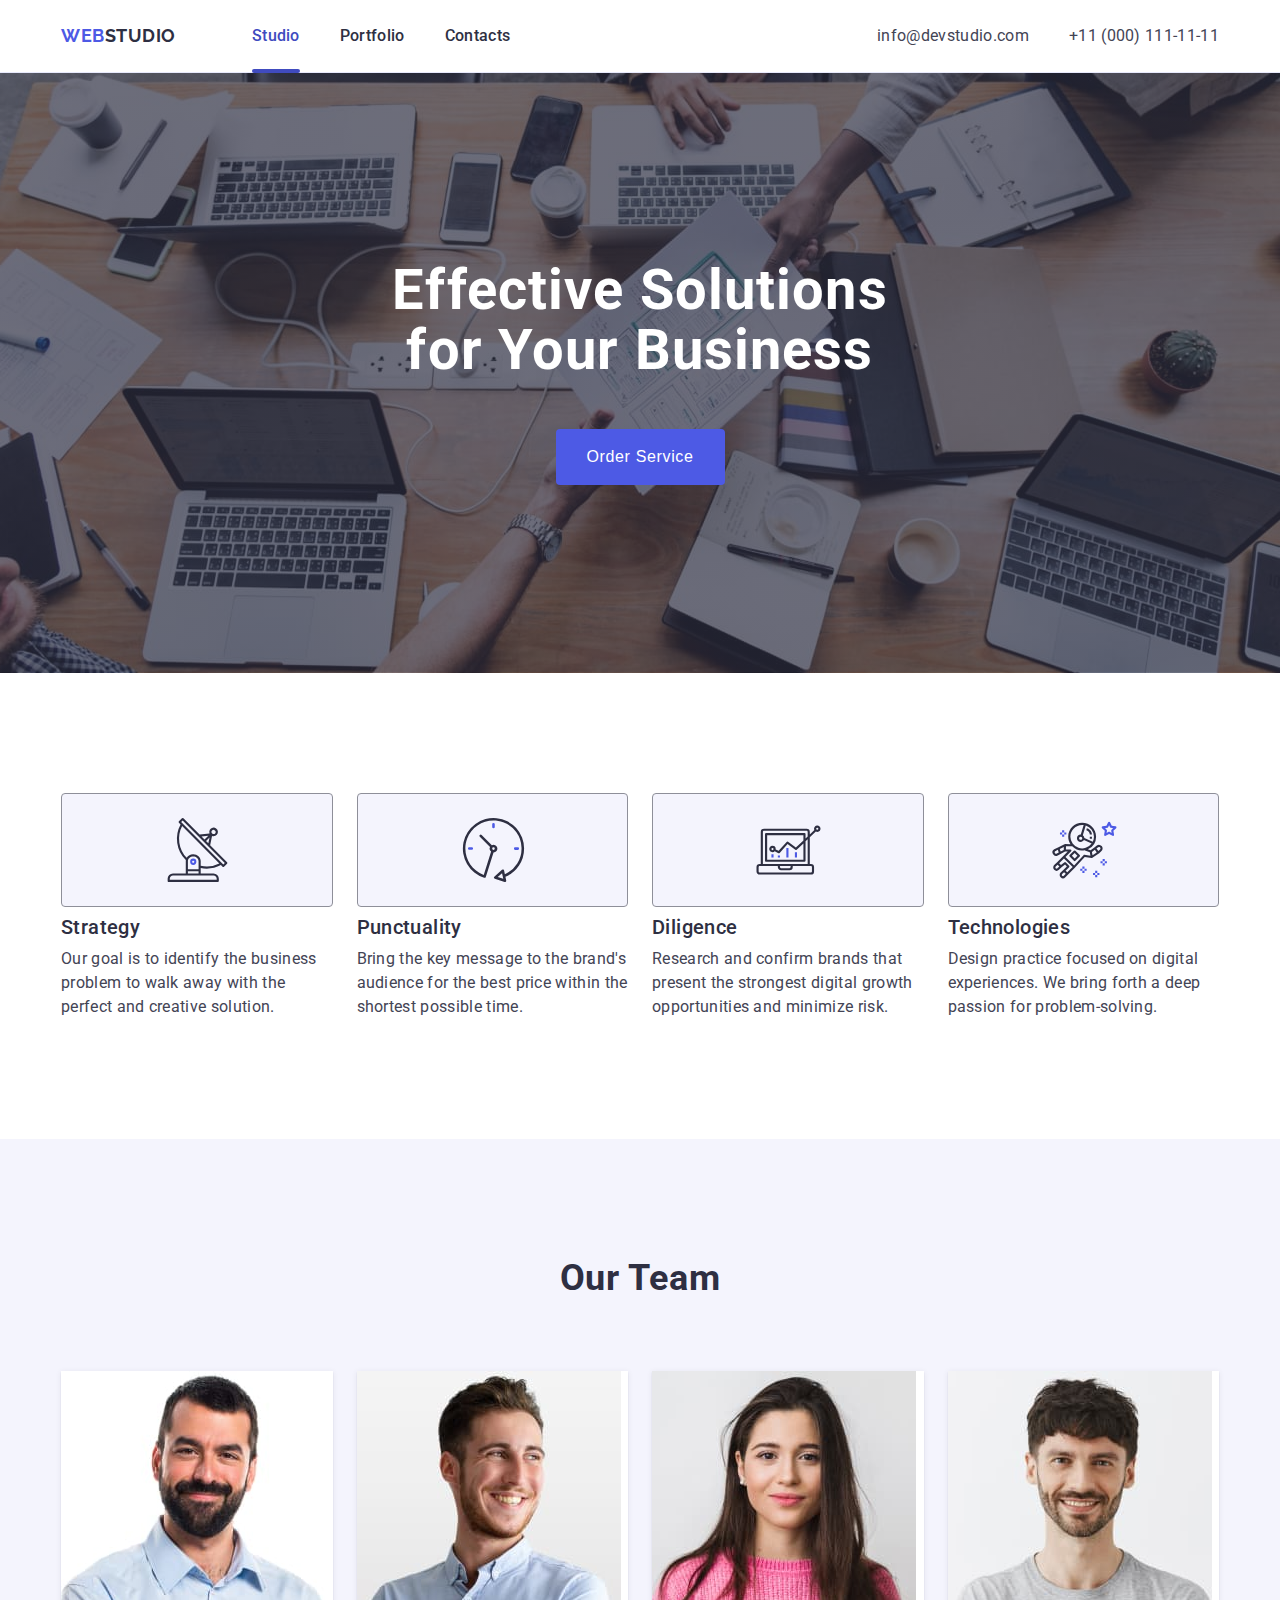
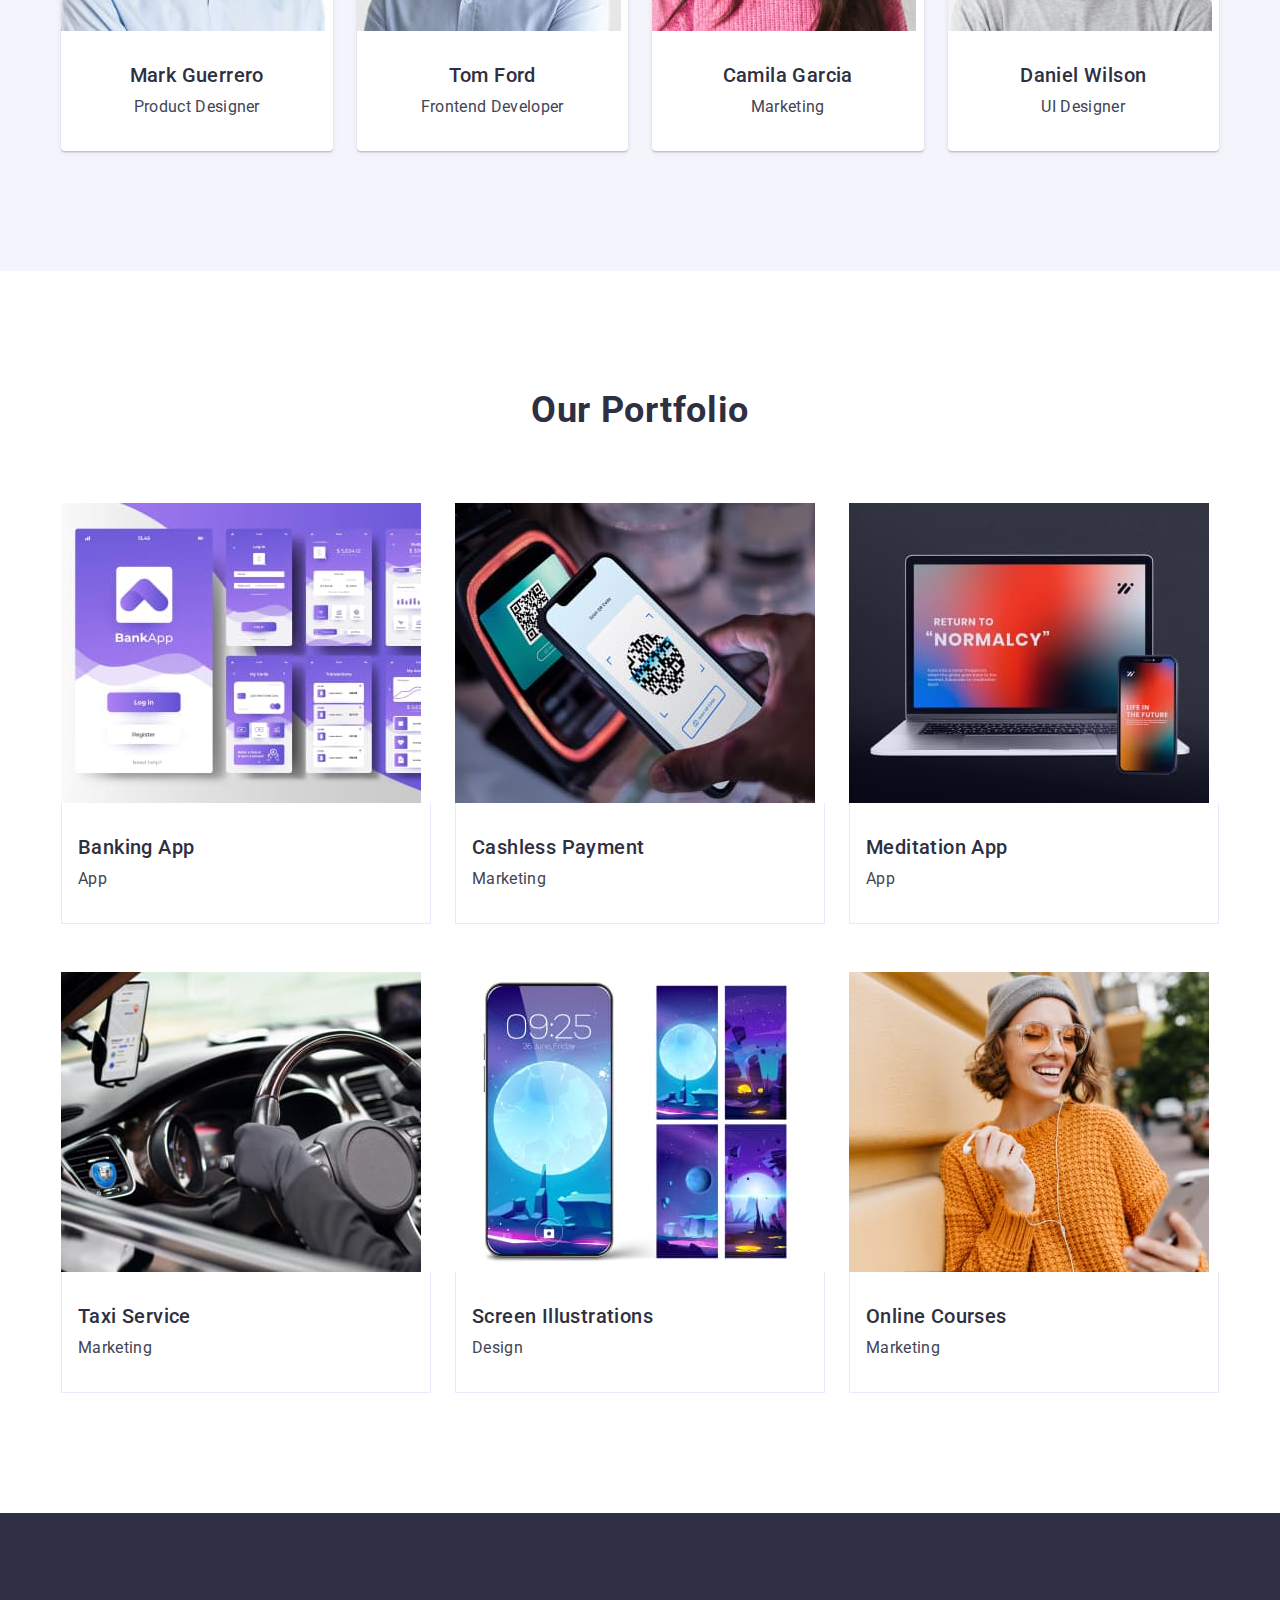
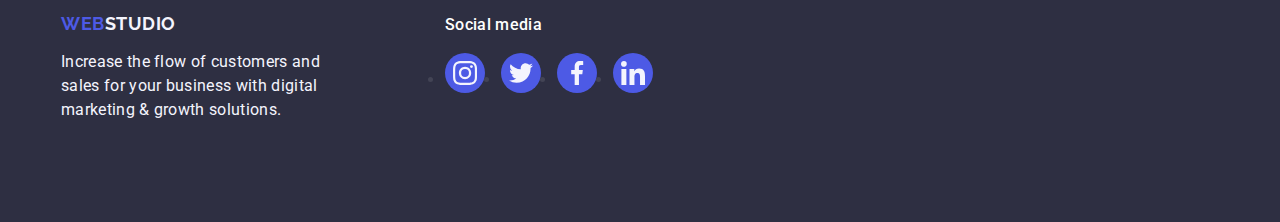
==== index.html @ f676b857 "2024-04-01 v1" ====
<!DOCTYPE html>
<html lang="en">
  <head>
    <meta charset="UTF-8">
    <meta name="viewport" content="width=device-width, initial-scale=1.0">
    <title>Studio</title>
    <link rel="stylesheet" href="https://cdnjs.cloudflare.com/ajax/libs/modern-normalize/2.0.0/modern-normalize.min.css" integrity="sha512-4xo8blKMVCiXpTaLzQSLSw3KFOVPWhm/TRtuPVc4WG6kUgjH6J03IBuG7JZPkcWMxJ5huwaBpOpnwYElP/m6wg==" crossorigin="anonymous" referrerpolicy="no-referrer" >
    <link rel="preconnect" href="https://fonts.googleapis.com" >
    <link rel="preconnect" href="https://fonts.gstatic.com" crossorigin >
    <link href="https://fonts.googleapis.com/css2?family=Lobster&family=Raleway:wght@700&family=Roboto:wght@400;500;700&display=swap" rel="stylesheet" >
    <link href="./css/styles.css" rel="stylesheet" >
  </head>
  <body>
    <header class="page-header">
      <div class="container-header container">
        <nav class="navigation-list">
          <a href="./index.html" class="navigation-logo link">Web<span class="logo-span">Studio</span></a>
          <ul class="navigation-page list">
            <li><a href="./index.html" class="navigation-link link navigation-link-one-color navigation-link--current">Studio</a></li>
            <li><a href="" class="navigation-link link">Portfolio</a></li>
            <li><a href="" class="navigation-link link">Contacts</a></li>
          </ul>
        </nav>
        <address class="address">
          <ul class="address-list list">
            <li><a href="mailto:info@devstudio.com" class="address-link link">info@devstudio.com</a></li>
            <li><a href="tel:+110001111111" class="address-link link">+11 (000) 111-11-11</a></li>
          </ul>
        </address>
      </div>      
    </header>

    <main>
      <!--section no1 hero section -->
      <section class="hero-section hero-section-background-image">
        <div class="container">
          <h1 class="hero-section-title">Effective Solutions for Your Business</h1>
          <button type="button" class="hero-section-button">Order Service</button>
        </div>
      </section>
      <!-- section no2 our strong sides-->
      <section class="sides-section">
        <div class="container">
          <h2 class="visually-hidden">Our strong sides</h2>
          <ul class="list">
            <li class="sides-section-list">
              <div class="sides-section-icon-container">
                <svg class="sides-section-icon" width="64" height="64">
                  <use href="./images/icons.svg#icon-antenna"></use>
                </svg>
              </div>
              <h3 class="sides-section-heading">Strategy</h3>
              <p class="sides-section-text">Our goal is to identify the business problem to walk away with the perfect and creative solution.</p>
            </li>
            <li class="sides-section-list">
              <div class="sides-section-icon-container">
                <svg class="sides-section-icon" width="64" height="64">
                  <use href="./images/icons.svg#icon-clock"></use>
                </svg>
              </div>
              <h3 class="sides-section-heading">Punctuality</h3>
              <p class="sides-section-text">Bring the key message to the brand's audience for the best price within the shortest possible time.</p>
            </li>
            <li class="sides-section-list">
              <div class="sides-section-icon-container">
                <svg class="sides-section-icon" width="64" height="64">
                  <use href="./images/icons.svg#icon-diagram"></use>
                </svg>
              </div>
              <h3 class="sides-section-heading">Diligence</h3>
              <p class="sides-section-text">Research and confirm brands that present the strongest digital growth opportunities and minimize risk.</p>
            </li>
            <li class="sides-section-list">
              <div class="sides-section-icon-container">
                <svg class="sides-section-icon" width="64" height="64">
                  <use href="./images/icons.svg#icon-astronaut"></use>
                </svg>
              </div>
              <h3 class="sides-section-heading">Technologies</h3>
              <p class="sides-section-text">Design practice focused on digital experiences. We bring forth a deep passion for problem-solving.</p>
            </li>
          </ul>
        </div>
      </section>
      <!--section no3 our team-->
      <section class="team-section">
        <div class="container">
          <h2 class="team-section-title">Our Team</h2>
            <ul class="list">
              <li class="team-section-list">
                <img src="./images/team01-mark-guerrero.jpg" width="264" height="260" alt="man with a black beard, wearing a blue shirt" >
                  <div class="team-section-card">
                    <h3 class="team-section-people-title">Mark Guerrero</h3>
                    <p class="team-section-people-text">Product Designer</p>
                  </div>                  
              </li>
              <li class="team-section-list">
                <img src="./images/team02-tom-ford.jpg" width="264" height="260" alt="man with blond hair, wearing a blue shirt" >
                  <div class="team-section-card">
                    <h3 class="team-section-people-title">Tom Ford</h3>
                    <p class="team-section-people-text">Frontend Developer</p>
                  </div>
              </li>
              <li class="team-section-list">
                <img src="./images/team03-camila-garcia.jpg" width="264" height="260" alt="woman with long brown hair, wearing a pink sweater" >
                  <div class="team-section-card">
                    <h3 class="team-section-people-title">Camila Garcia</h3>
                    <p class="team-section-people-text">Marketing</p>
                  </div>
              </li>
              <li class="team-section-list">
                <img src="./images/team04-daniel-wilson.jpg" width="264" height="260" alt="man with black hair, wearing a gray t-shirt" >
                  <div class="team-section-card">
                    <h3 class="team-section-people-title">Daniel Wilson</h3>
                    <p class="team-section-people-text">UI Designer</p>
                  </div>
              </li>
            </ul>
        </div>
      </section>
      <!--section no4 our portfolio -->
      <section class="portfolio-section">
        <div class="container">
          <h2 class="portfolio-section-title">Our Portfolio</h2>
          <ul class="portfolio-section-ul list">
            <li class="portfolio-section-list">
              <img src="./images/portf01-banking.jpg" width="360" height="300" alt="the appearance of the screens from the banking application" >
              <div class="portfolio-section-card">
                <h3 class="portfolio-section-our-title">Banking App</h3>
                <p class="portfolio-section-our-text">App</p>
              </div>
            </li>
            <li class="portfolio-section-list">
              <img src="./images/portf02-cashless.jpg" width="360" height="300" alt="phone reading QR code" >
              <div class="portfolio-section-card">
                <h3 class="portfolio-section-our-title">Cashless Payment</h3>
                <p class="portfolio-section-our-text">Marketing</p>                
              </div>
            </li>
            <li class="portfolio-section-list">
              <img src="./images/portf03-meditation.jpg" width="360" height="300" alt="laptop and phone with the same wallpaper" >
              <div class="portfolio-section-card">
                <h3 class="portfolio-section-our-title">Meditation App</h3>
                <p class="portfolio-section-our-text">App</p>
              </div>
            </li>
            <li class="portfolio-section-list">
              <img src="./images/portf04-taxi-service.jpg" width="360" height="300" alt="driver using the mobile application" >
              <div class="portfolio-section-card">
                <h3 class="portfolio-section-our-title">Taxi Service</h3>
                <p class="portfolio-section-our-text">Marketing</p>
              </div>
            </li>
            <li class="portfolio-section-list">
              <img src="./images/portf05-screen-illust.jpg" width="360" height="300" alt="five types of wallpaper for mobile phone" >
              <div class="portfolio-section-card">
                <h3 class="portfolio-section-our-title">Screen Illustrations</h3>
                <p class="portfolio-section-our-text">Design</p>
              </div>
            </li>
            <li class="portfolio-section-list">
              <img src="./images/portf06-online-courses.jpg" width="360" height="300" alt="woman in an orange sweater using a mobile phone" >
              <div class="portfolio-section-card">
                <h3 class="portfolio-section-our-title">Online Courses</h3>
                <p class="portfolio-section-our-text">Marketing</p>
              </div>
            </li>
          </ul>
        </div>
      </section>
    </main>

    <footer class="footer">
      <div class="footer-container container">
        <div class="footer-logo-container">
          <a href="./index.html" class="footer-navigation-logo link">Web<span class="logo-footerspan">Studio</span></a>
          <p class="footer-text">Increase the flow of customers and sales for your business with digital marketing & growth solutions.</p>
        </div>
        <div class="footer-socials-container">
          <p class="footer-socials-text">Social media</p>
            <ul class="footer-socials-list">
              <li class="footer-socials-link">
                <a class="footer-socials-link-icon footer-socials-link-icon-color" href="#">
                  <svg width="24" height="24" class="socials-icon-box-footer">
                  <use href=./images/icons.svg#icon-instagram></use></svg>
                </a>
              </li>
              <li class="footer-socials-link">
                <a class="footer-socials-link-icon footer-socials-link-icon-color" href="#">
                  <svg width="24" height="24" class="socials-icon-box-footer">
                  <use href=./images/icons.svg#icon-twitter></use></svg>
                </a>
              </li>
              <li class="footer-socials-link">
                <a class="footer-socials-link-icon footer-socials-link-icon-color" href="#">
                  <svg width="24" height="24" class="socials-icon-box-footer">
                  <use href=./images/icons.svg#icon-facebook></use></svg>
                </a>
              </li>
              <li class="footer-socials-link">
                <a class="footer-socials-link-icon footer-socials-link-icon-color" href="#">
                  <svg width="24" height="24" class="socials-icon-box-footer">
                  <use href=./images/icons.svg#icon-linkedin></use></svg>
                </a>
              </li>
            </ul>
        </div>
      </div>      
    </footer>

  </body>
</html>
---- css/styles.css ----
* {
  margin: 0px;
  padding: 0px;
}

body {
  font-family: 'Roboto', sans-serif;
  color: #434455;
  background-color: #FFFFFF;
}

:root {
  --primary_brand-color: #4D5AE5;
  --pressed_state-color: #404BBF;
  --dark-color: #2E2F42;
  --success-color: #31D0AA;
  --text-color: #434455;
  --subtle_text-color: #8E8F99;
  --accent-color: #E7E9FC;
  --light-color: #F4F4FD;
  --modal_overlay-color: #2E2F42;
  --hero_background-color: #2E2F42;
  --white_background-color: #FFFFFF;
  --modal_background-color: #FCFCFC;
  --transition-duration: 250ms;
  --transition-tf: cubic-bezier(0.4, 0, 0.2, 1);
}

.container {
  width: 1158px;
  margin: 0 auto;
  padding: 0 15px;
}

img {
  display: block;
}

.list {
  list-style: none;
  display: flex;
  gap: 24px;
  justify-content: center;
}

.link {
  text-decoration: none;
}

/*Header Styles*/
.page-header {
  border-bottom: 1px solid #e7e9fc;
  box-shadow: 0px 2px 1px rgba(46, 47, 66, 0.08),
              0px 1px 1px rgba(46, 47, 66, 0.16),
              0px 1px 6px rgba(46, 47, 66, 0.08);
}

.container-header {
  display: flex;
  align-items: center;
  justify-content: space-between;
}

.navigation-list {
  display: flex;
  align-items: center;
  justify-content: space-between;
}

.navigation-logo {
  color: var(--primary_brand-color);
  font-family: 'Raleway', sans-serif;
  font-weight: 700;
  font-size: 18px;
  line-height: 1.17;
  letter-spacing: 0.03em;
  text-transform: uppercase;
  margin-right: 76px;
}

.logo-span {
  color: var(--dark-color);
}

.navigation-page {
  gap: 40px;
}

.navigation-link {
  color: var(--dark-color);
  font-weight: 500;
  font-size: 16px;
  line-height: 1.5;
  letter-spacing: 0.02em;
  padding: 24px 0;
  display: inline-block;
  position: relative;
  transition-property: color;
  transition-duration: var(--transition-duration);
  transition-timing-function: var(--transition-tf);
}

.navigation-link-one-color {
  color: var(--pressed_state-color);
}

.navigation-link--current::after {
  color: var(--pressed_state-color);
  content: '';
  width: 100%;
  position: absolute;
  left: 0;
  bottom: -1px;
  height: 4px;
  background-color: var(--pressed_state-color);
  border-radius: 2px;
  /* top: 46px; */  
}

.navigation-link:hover,
.navigation-link:focus {
  color: var(--pressed_state-color);
}

.address {
  font-style: normal;
}

.address-list {
  gap: 40px;
  margin-right: 0px;
}

.address-link {
  color: var(--text-color);
  font-size: 16px;
  font-weight: 400;
  line-height: 1.5;
  letter-spacing: 0.02em;
  transition-property: color;
  transition-duration: var(--transition-duration);
  transition-timing-function: var(--transition-tf);
}

.address-link:hover,
.address-link:focus {
  color: var(--pressed_state-color)
}

/* section no1 hero section */

.hero-section {
  background-color: var(--hero_background-color);
  padding: 188px 0;
}

.hero-section-background-image {
  background-image: linear-gradient(rgba(46, 47, 66, 0.7), rgba(46, 47, 66, 0.7)), url(../images/people-office-background-image.jpg);
  background-size: cover;
  background-repeat: no-repeat;
  background-position: center;
  max-width: 1440px;
  margin: 0 auto;
}

.hero-section-title {
  color: #FFF;
  font-size: 56px;
  line-height: 1.07;
  letter-spacing: 0.02em;
  max-width: 496px;
  text-align: center;
  font-weight: 700;
  margin: 0 auto;
  margin-bottom: 48px;
}

.hero-section-button {
  color: #FFF;
  background-color: var(--primary_brand-color);
  font-weight: 500;
  font-size: 16px;
  line-height: 1.5;
  letter-spacing: 0.04em;
  display: block;
  min-width: 169px;
  height: 56px;
  border: none;
  border-radius: 4px;
  cursor: pointer;
  margin: 0 auto;
  transition-property: background-color;
  transition-duration: var(--transition-duration);
  transition-timing-function: var(--transition-tf);
}

.hero-section-button:hover,
.hero-section-button:focus {
  background-color: var(--pressed_state-color);
}

/* section no2 our strong sides */

.sides-section {
  padding: 120px 0;
}

.visually-hidden {
  position: absolute;
  width: 1px;
  height: 1px;
  margin: -1px;
  border: 0;
  padding: 0;
  white-space: nowrap;
  clip-path: inset(100%);
  clip: rect(0 0 0 0);
  overflow: hidden;
}

.sides-section-list {
  flex-basis: calc((100% - 72px) / 4);
}

.sides-section-icon-container {
  display: flex;
  justify-content: center;
  align-items: center;
  height: 112px;
  background-color: var(--light-color);
  border-radius: 4px;
  border: 1px solid var(--subtle_text-color);
  margin-bottom: 8px;
}

.sides-section-icon {
  display: block;
  width: 100%;
  height: 100%;
}

.sides-section-heading {
  color: var(--dark-color);
  font-weight: 500;
  font-size: 20px;
  line-height: 1.2;
  letter-spacing: 0.02em;
  margin-bottom: 8px;
}

.sides-section-text {
  color: var(--text-color);
  font-size: 16px;
  line-height: 1.5;
  letter-spacing: 0.02em;
}

/* section no3 our team */

.team-section {
  background-color: var(--light-color);
  padding: 120px 0;
}

.team-section-title {
  color: var(--dark-color);
  font-weight: 700;
  font-size: 36px;
  line-height: 1.11;
  text-align: center;
  letter-spacing: 0.02em;
  text-transform: capitalize;
  margin-bottom: 72px;
}

.team-section-list {
  background-color: var(--white_background-color);
  width: calc((100% - 72px) / 4);
  border-radius: 0px 0px 4px 4px;
  box-shadow: 0px 1px 6px rgba(46, 47, 66, 0.08), 0px 1px 1px rgba(46, 47, 66, 0.16), 0px 2px 1px rgba(46, 47, 66, 0.08);
}

.team-section-card {
  padding: 32px 0px;
}

.team-section-people-title {
  color: var(--dark-color);
  font-weight: 500;
  font-size: 20px;
  line-height: 1.2;
  letter-spacing: 0.02em;
  text-align: center;
  margin-bottom: 8px;
}

.team-section-people-text {
  color: var(--text-color);
  font-size: 16px;
  line-height: 1.5;
  letter-spacing: 0.02em;
  text-align: center;
}

/* section no4 our portfolio */

.portfolio-section {
  padding-top: 120px;
  padding-bottom: 120px;  
}

.portfolio-section-title {
  color: var(--dark-color);
  font-weight: 700;
  font-size: 36px;
  line-height: 1.11;
  text-align: center;
  letter-spacing: 0.02em;
  text-transform: capitalize;
  margin-bottom: 72px;
}

.portfolio-section-ul {
  flex-wrap: wrap;
  column-gap: 24px;
  row-gap: 48px;
}

.portfolio-section-list {
  width: calc((100% - 48px) / 3);
}

.portfolio-section-card {
  padding: 32px 16px;
  border: 1px solid #e7e9fc;
  border-top: none;
}

.portfolio-section-our-title {
  color: var(--dark-color);
  font-weight: 500;
  font-size: 20px;
  line-height: 1.2;
  letter-spacing: 0.02em;
  margin-bottom: 8px;
}

.portfolio-section-our-text {
  color: var(--text-color);
  font-size: 16px;
  line-height: 1.5;
  letter-spacing: 0.02em;
  /* margin-bottom: 8px; */
}

/* footer */

.footer-container {
  display: flex;
  align-items: baseline;
}

footer {
  background-color: var(--hero_background-color);
  padding: 100px 0;
}

.footer-logo-container {
  margin-right: 120px;
}

.footer-navigation-logo {
  color: var(--primary_brand-color);
  font-family: 'Raleway', sans-serif;
  font-weight: 700;
  font-size: 18px;
  line-height: 1.17;
  letter-spacing: 0.03em;
  text-transform: uppercase;
  display: inline-block;
  margin-right: 76px;
  margin-bottom: 16px; 
}

.logo-footerspan {
  color: var(--light-color);
}

.footer-text {
  color: var(--light-color);
  font-size: 16px;
  /* margin-bottom: 16px; */
  line-height: 1.5;
  letter-spacing: 0.02em;
  max-width: 264px;
}

.footer-socials-container {
  max-width: 208px;
}

.footer-socials-text {
  color: var(--white_background-color);
  font-size: 16px;
  font-weight: 500;
  line-height: 1.5;
  letter-spacing: 0.02em;
  /* text-align: start; */
  margin-bottom: 16px;
}

.footer-socials-list {
  display: flex;
  gap: 16px;
}

.footer-socials-link {
  width: 40px;
  height: 40px;
}

.footer-socials-link-icon {
  width: 100%;
  height: 100%;
  background-color: var(--primary_brand-color);
  border-radius: 50%;
  display: flex;
  align-items: center;
  justify-content: center;
  transition-property: background-color;
  transition-duration: var(--transition-duration);
  transition-timing-function: var(--transition-tf);
}

.footer-socials-link-icon-color:hover,
.footer-socials-link-icon-color:focus {
  background-color: var(--success-color);
}
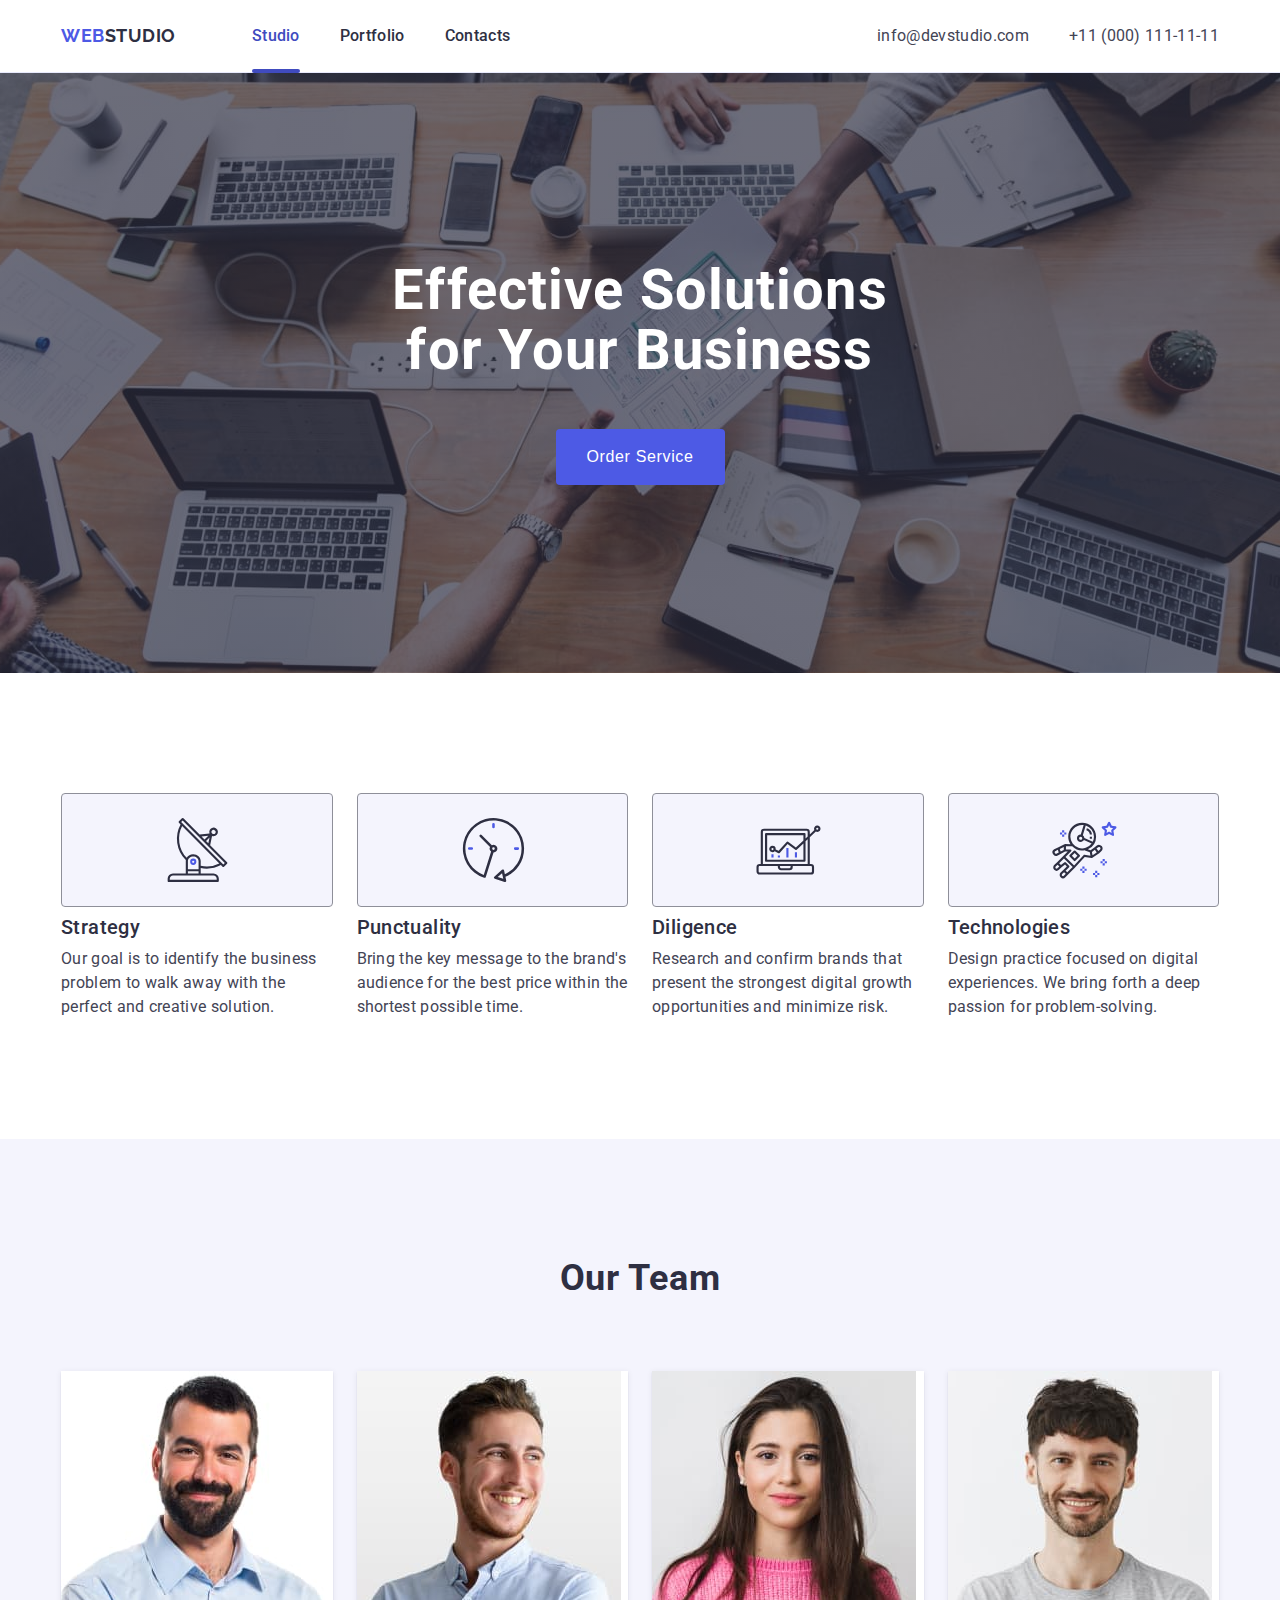
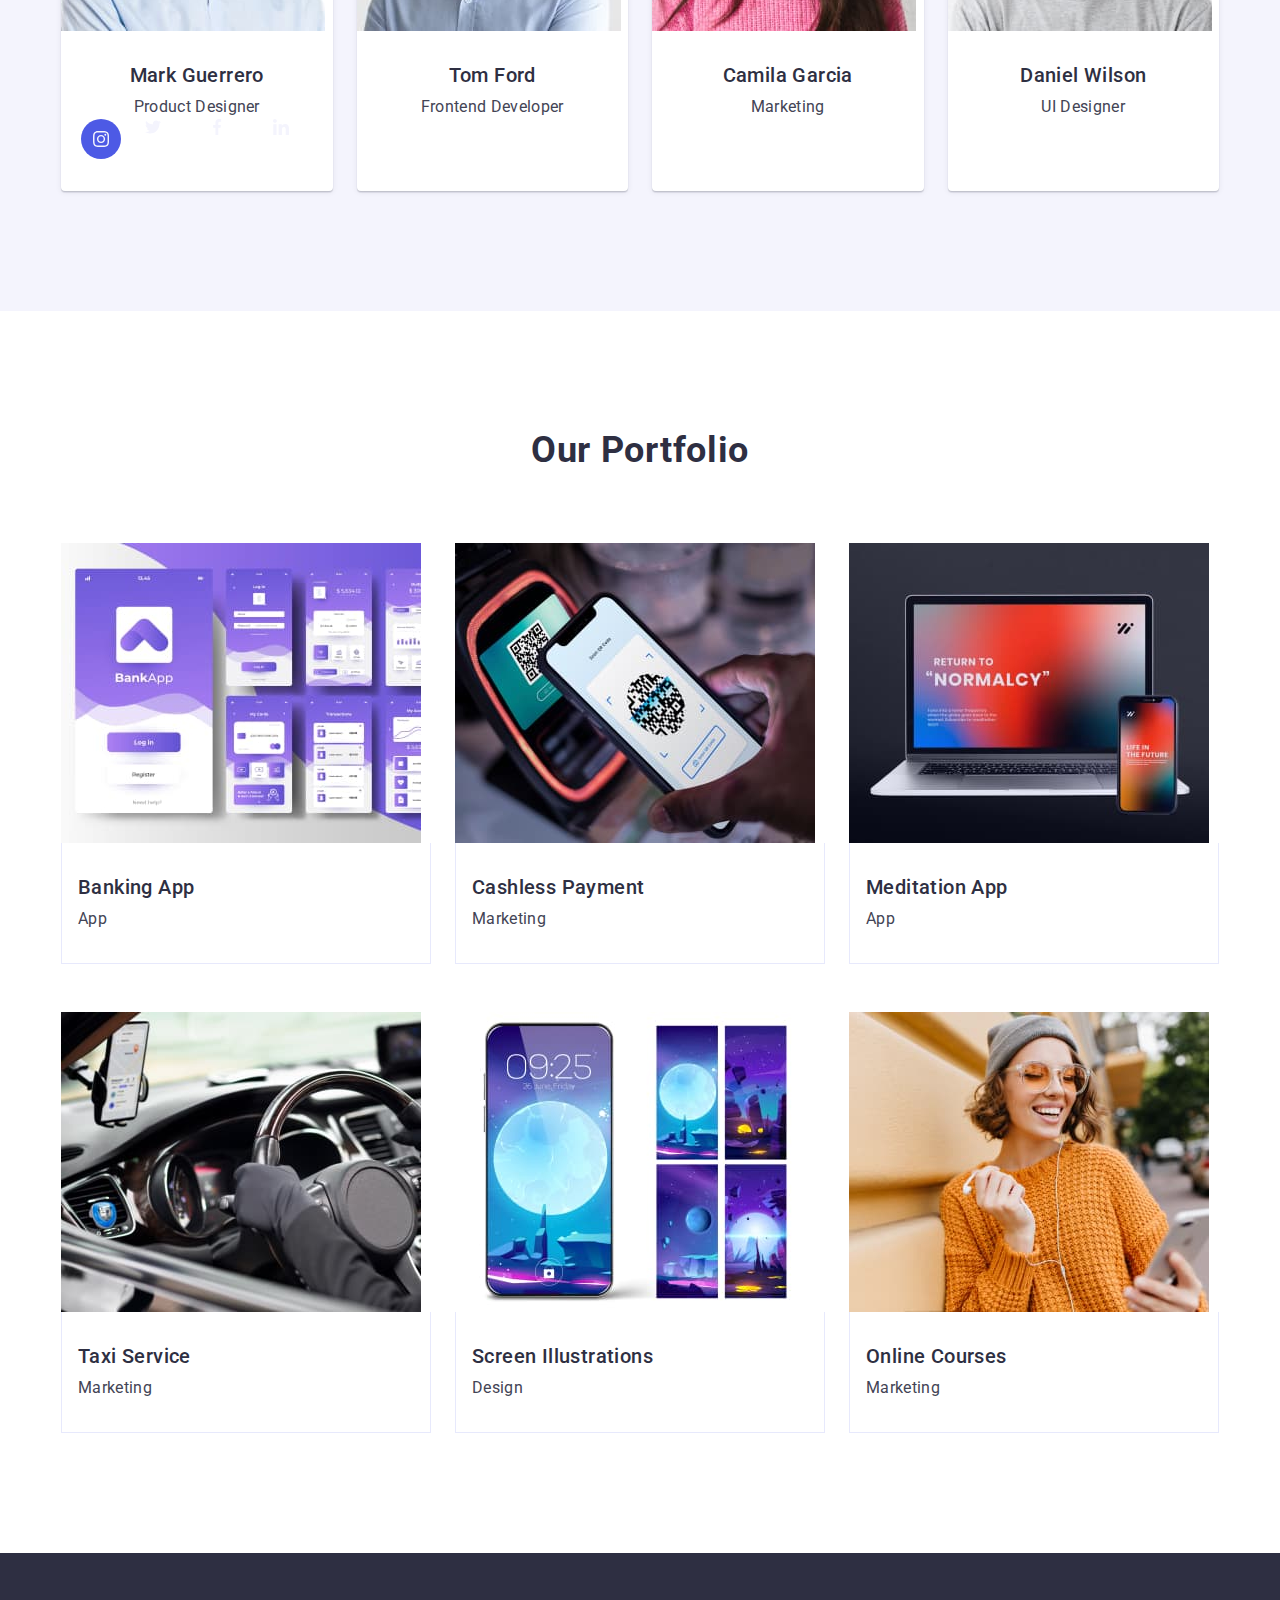
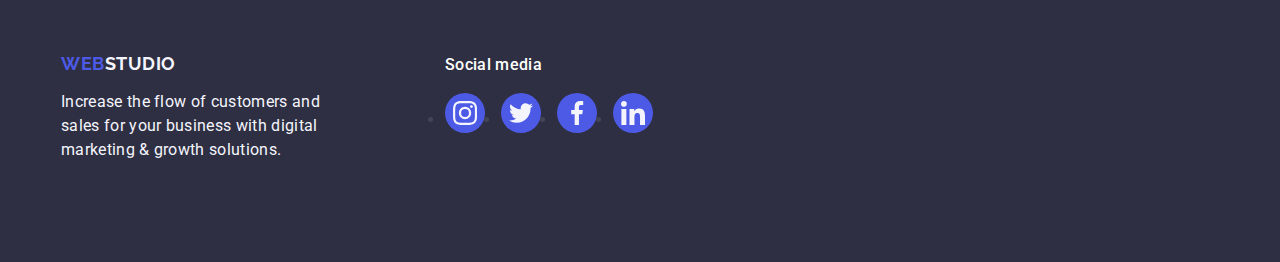
==== commit b7b90564: "2024-04-01 v4" ====
--- a/index.html
+++ b/index.html
@@ -92,6 +92,32 @@
                   <div class="team-section-card">
                     <h3 class="team-section-people-title">Mark Guerrero</h3>
                     <p class="team-section-people-text">Product Designer</p>
+                    <ul class="team-section-socials-list">
+                      <li class="team-section-socials-link">
+                        <a class="team-section-socials-icon team-section-socials-icon-color" href="#">
+                          <svg width="16" height="16" class="team-section-socials-icon-box">
+                          <use href=./images/icons.svg#icon-instagram></use></svg>
+                        </a>
+                      </li>
+                      <li class="team-section-socials-link">
+                        <a class="socials-link team-socials-link" href="#">
+                          <svg width="16" height="16" class="socials-icon-box">
+                          <use href=./images/icons.svg#icon-twitter></use></svg>
+                        </a>
+                      </li>
+                      <li class="team-section-socials-link">
+                        <a class="socials-link team-socials-link" href="#">
+                          <svg width="16" height="16" class="socials-icon-box">
+                          <use href=./images/icons.svg#icon-facebook></use></svg>
+                        </a>
+                      </li>
+                      <li class="team-section-socials-link">
+                        <a class="socials-link team-socials-link" href="#">
+                          <svg width="16" height="16" class="socials-icon-box">
+                          <use href=./images/icons.svg#icon-linkedin></use></svg>
+                        </a>
+                      </li>
+                    </ul>
                   </div>                  
               </li>
               <li class="team-section-list">
@@ -180,26 +206,26 @@
           <p class="footer-socials-text">Social media</p>
             <ul class="footer-socials-list">
               <li class="footer-socials-link">
-                <a class="footer-socials-link-icon footer-socials-link-icon-color" href="#">
-                  <svg width="24" height="24" class="socials-icon-box-footer">
+                <a class="footer-socials-icon footer-socials-icon-color" href="#">
+                  <svg width="24" height="24" class="footer-socials-icon-box">
                   <use href=./images/icons.svg#icon-instagram></use></svg>
                 </a>
               </li>
               <li class="footer-socials-link">
-                <a class="footer-socials-link-icon footer-socials-link-icon-color" href="#">
-                  <svg width="24" height="24" class="socials-icon-box-footer">
+                <a class="footer-socials-icon footer-socials-icon-color" href="#">
+                  <svg width="24" height="24" class="footer-socials-icon-box">
                   <use href=./images/icons.svg#icon-twitter></use></svg>
                 </a>
               </li>
               <li class="footer-socials-link">
-                <a class="footer-socials-link-icon footer-socials-link-icon-color" href="#">
-                  <svg width="24" height="24" class="socials-icon-box-footer">
+                <a class="footer-socials-icon footer-socials-icon-color" href="#">
+                  <svg width="24" height="24" class="footer-socials-icon-box">
                   <use href=./images/icons.svg#icon-facebook></use></svg>
                 </a>
               </li>
               <li class="footer-socials-link">
-                <a class="footer-socials-link-icon footer-socials-link-icon-color" href="#">
-                  <svg width="24" height="24" class="socials-icon-box-footer">
+                <a class="footer-socials-icon footer-socials-icon-color" href="#">
+                  <svg width="24" height="24" class="footer-socials-icon-box">
                   <use href=./images/icons.svg#icon-linkedin></use></svg>
                 </a>
               </li>
--- a/css/styles.css
+++ b/css/styles.css
@@ -302,6 +302,52 @@
   text-align: center;
 }
 
+.team-section-socials-list {
+  list-style: none;
+  display: flex;
+  justify-content: center;
+  /* align-content: center; */
+  gap: 24px;
+  /* margin-top: 8px;  
+  flex-basis: calc((100% - 72px) / 4); */
+}
+
+.team-section-socials-link {
+  width: 40px;
+  height: 40px;
+}
+
+.team-section-socials-icon {
+  width: 100%;
+  height: 100%;
+  background-color: var(--primary_brand-color);
+  border-radius: 50%;
+  display: flex;
+  align-items: center;
+  justify-content: center;
+  transition-property: background-color;
+  transition-duration: var(--transition-duration);
+  transition-timing-function: var(--transition-tf);
+}
+
+.team-section-socials-icon-color:hover,
+.team-section-socials-icon-color:focus {
+  background-color: var(--success-color);
+}
+
+.team-section-socials-icon-box {
+  fill: #f4f4fd;
+}
+
+
+
+
+
+
+
+
+
+
 /* section no4 our portfolio */
 
 .portfolio-section {
@@ -419,7 +465,7 @@
   height: 40px;
 }
 
-.footer-socials-link-icon {
+.footer-socials-icon {
   width: 100%;
   height: 100%;
   background-color: var(--primary_brand-color);
@@ -432,7 +478,11 @@
   transition-timing-function: var(--transition-tf);
 }
 
-.footer-socials-link-icon-color:hover,
-.footer-socials-link-icon-color:focus {
+.footer-socials-icon-color:hover,
+.footer-socials-icon-color:focus {
   background-color: var(--success-color);
+}
+
+.footer-socials-icon-box {
+  fill: #f4f4fd;
 }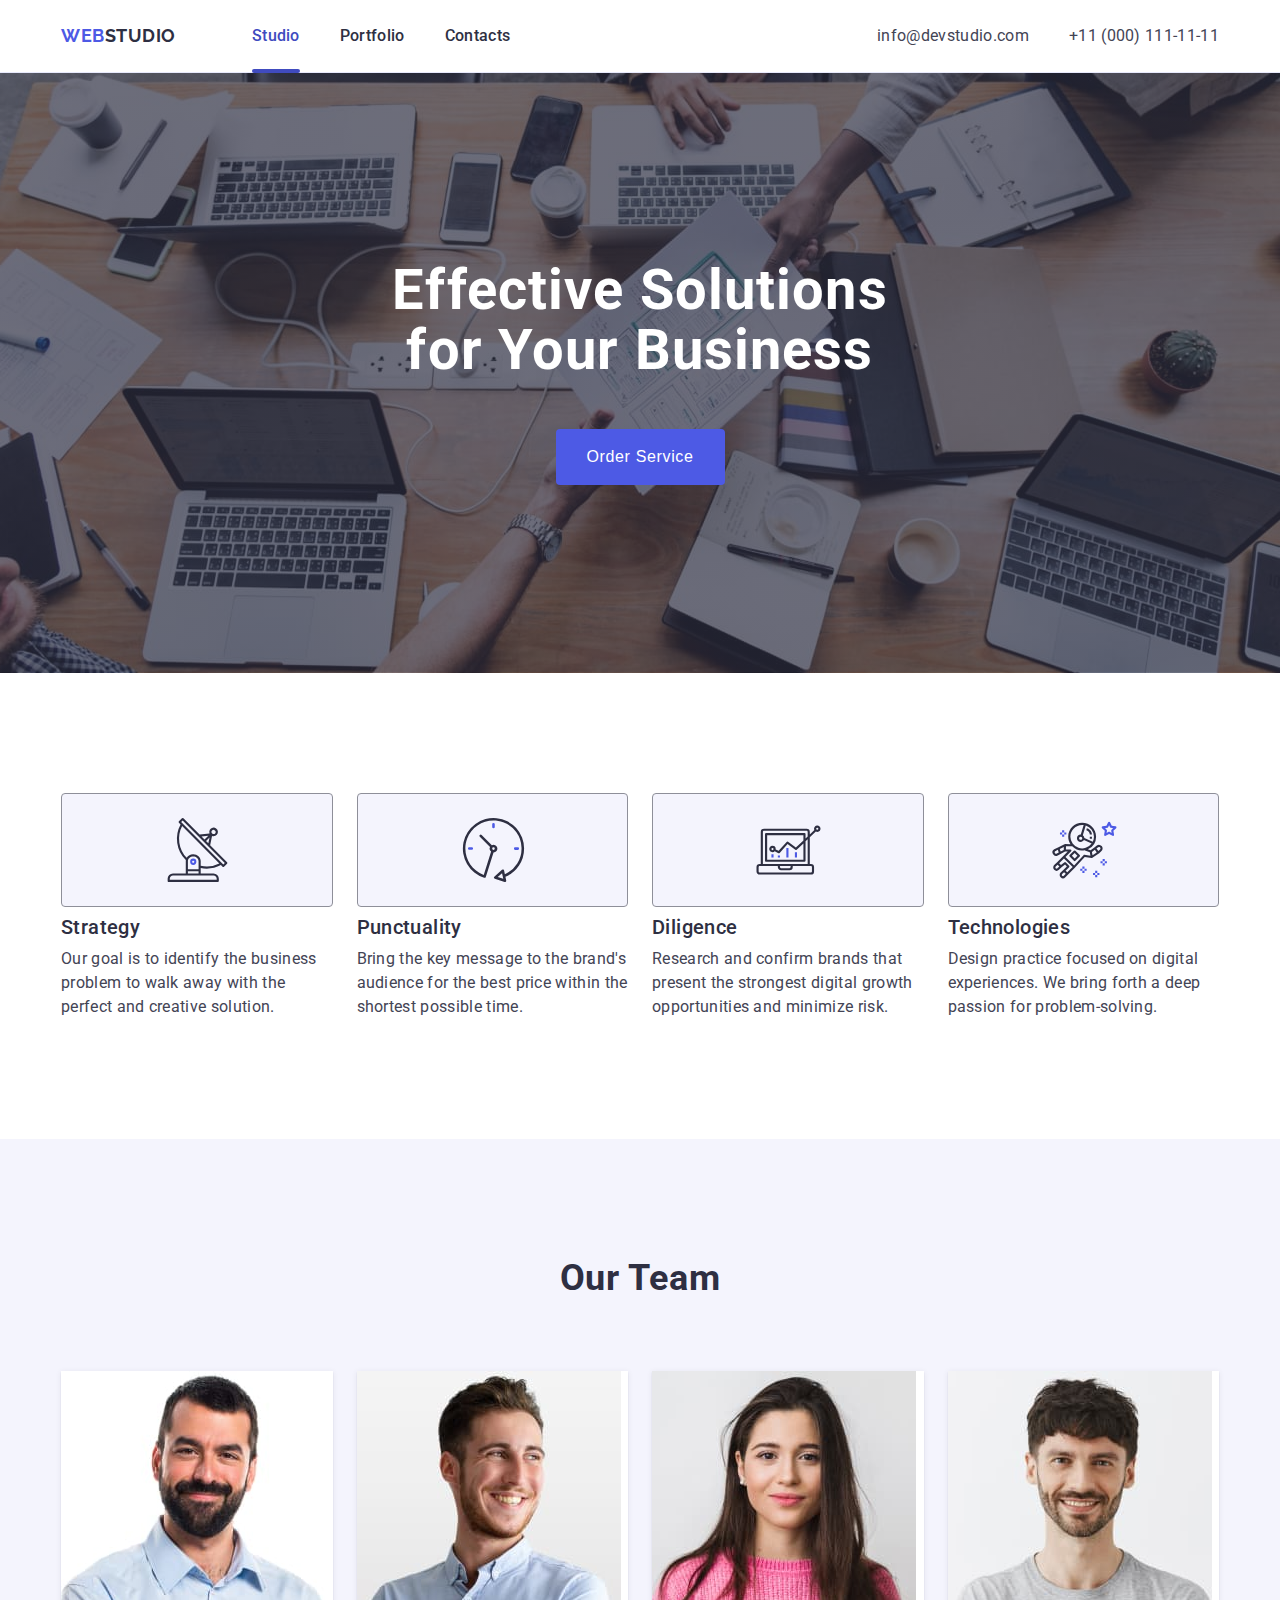
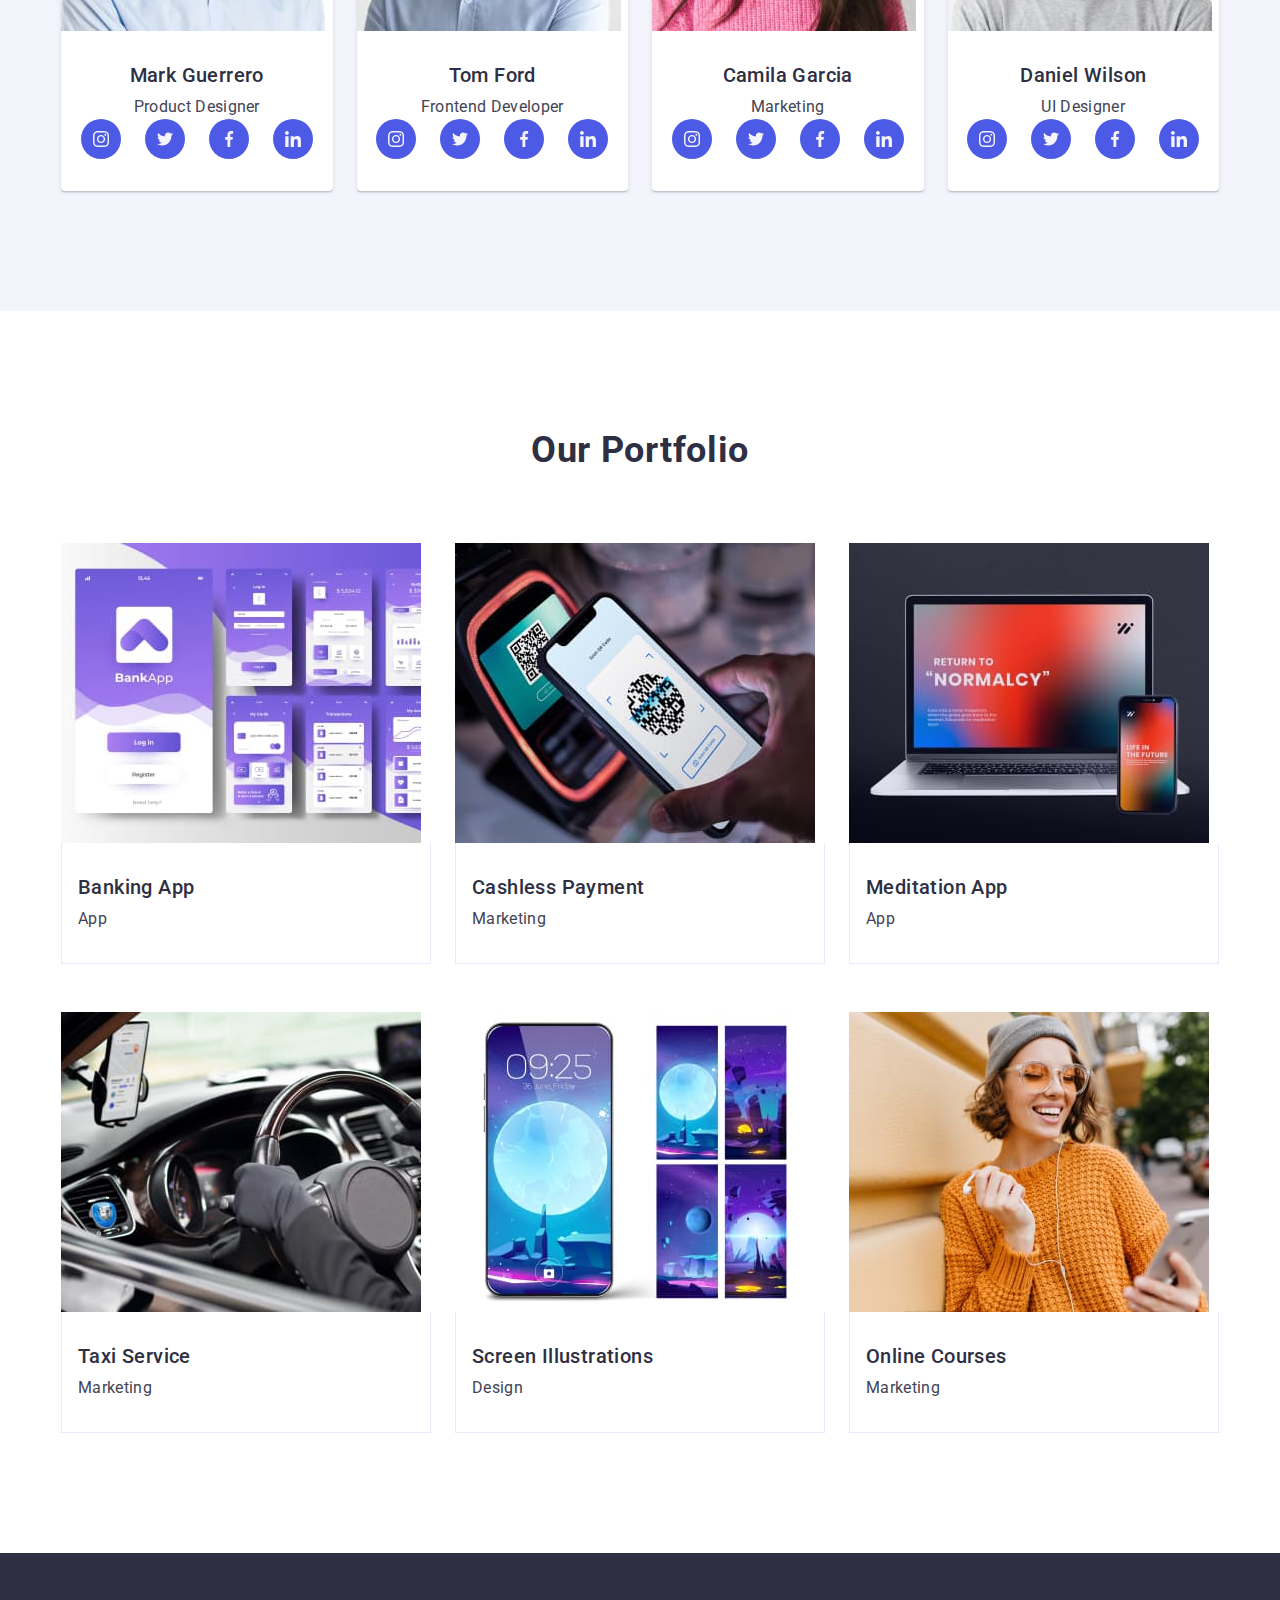
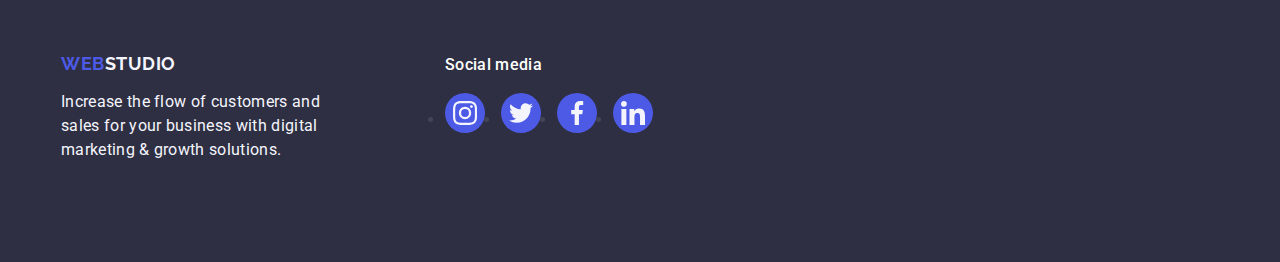
==== commit a425f825: "2024-04-01 v5" ====
--- a/index.html
+++ b/index.html
@@ -100,20 +100,20 @@
                         </a>
                       </li>
                       <li class="team-section-socials-link">
-                        <a class="socials-link team-socials-link" href="#">
-                          <svg width="16" height="16" class="socials-icon-box">
+                        <a class="team-section-socials-icon team-section-socials-icon-color" href="#">
+                          <svg width="16" height="16" class="team-section-socials-icon-box">
                           <use href=./images/icons.svg#icon-twitter></use></svg>
                         </a>
                       </li>
                       <li class="team-section-socials-link">
-                        <a class="socials-link team-socials-link" href="#">
-                          <svg width="16" height="16" class="socials-icon-box">
+                        <a class="team-section-socials-icon team-section-socials-icon-color" href="#">
+                          <svg width="16" height="16" class="team-section-socials-icon-box">
                           <use href=./images/icons.svg#icon-facebook></use></svg>
                         </a>
                       </li>
                       <li class="team-section-socials-link">
-                        <a class="socials-link team-socials-link" href="#">
-                          <svg width="16" height="16" class="socials-icon-box">
+                        <a class="team-section-socials-icon team-section-socials-icon-color" href="#">
+                          <svg width="16" height="16" class="team-section-socials-icon-box">
                           <use href=./images/icons.svg#icon-linkedin></use></svg>
                         </a>
                       </li>
@@ -125,6 +125,32 @@
                   <div class="team-section-card">
                     <h3 class="team-section-people-title">Tom Ford</h3>
                     <p class="team-section-people-text">Frontend Developer</p>
+                    <ul class="team-section-socials-list">
+                      <li class="team-section-socials-link">
+                        <a class="team-section-socials-icon team-section-socials-icon-color" href="#">
+                          <svg width="16" height="16" class="team-section-socials-icon-box">
+                          <use href=./images/icons.svg#icon-instagram></use></svg>
+                        </a>
+                      </li>
+                      <li class="team-section-socials-link">
+                        <a class="team-section-socials-icon team-section-socials-icon-color" href="#">
+                          <svg width="16" height="16" class="team-section-socials-icon-box">
+                          <use href=./images/icons.svg#icon-twitter></use></svg>
+                        </a>
+                      </li>
+                      <li class="team-section-socials-link">
+                        <a class="team-section-socials-icon team-section-socials-icon-color" href="#">
+                          <svg width="16" height="16" class="team-section-socials-icon-box">
+                          <use href=./images/icons.svg#icon-facebook></use></svg>
+                        </a>
+                      </li>
+                      <li class="team-section-socials-link">
+                        <a class="team-section-socials-icon team-section-socials-icon-color" href="#">
+                          <svg width="16" height="16" class="team-section-socials-icon-box">
+                          <use href=./images/icons.svg#icon-linkedin></use></svg>
+                        </a>
+                      </li>
+                    </ul>
                   </div>
               </li>
               <li class="team-section-list">
@@ -132,6 +158,32 @@
                   <div class="team-section-card">
                     <h3 class="team-section-people-title">Camila Garcia</h3>
                     <p class="team-section-people-text">Marketing</p>
+                    <ul class="team-section-socials-list">
+                      <li class="team-section-socials-link">
+                        <a class="team-section-socials-icon team-section-socials-icon-color" href="#">
+                          <svg width="16" height="16" class="team-section-socials-icon-box">
+                          <use href=./images/icons.svg#icon-instagram></use></svg>
+                        </a>
+                      </li>
+                      <li class="team-section-socials-link">
+                        <a class="team-section-socials-icon team-section-socials-icon-color" href="#">
+                          <svg width="16" height="16" class="team-section-socials-icon-box">
+                          <use href=./images/icons.svg#icon-twitter></use></svg>
+                        </a>
+                      </li>
+                      <li class="team-section-socials-link">
+                        <a class="team-section-socials-icon team-section-socials-icon-color" href="#">
+                          <svg width="16" height="16" class="team-section-socials-icon-box">
+                          <use href=./images/icons.svg#icon-facebook></use></svg>
+                        </a>
+                      </li>
+                      <li class="team-section-socials-link">
+                        <a class="team-section-socials-icon team-section-socials-icon-color" href="#">
+                          <svg width="16" height="16" class="team-section-socials-icon-box">
+                          <use href=./images/icons.svg#icon-linkedin></use></svg>
+                        </a>
+                      </li>
+                    </ul>
                   </div>
               </li>
               <li class="team-section-list">
@@ -139,6 +191,32 @@
                   <div class="team-section-card">
                     <h3 class="team-section-people-title">Daniel Wilson</h3>
                     <p class="team-section-people-text">UI Designer</p>
+                    <ul class="team-section-socials-list">
+                      <li class="team-section-socials-link">
+                        <a class="team-section-socials-icon team-section-socials-icon-color" href="#">
+                          <svg width="16" height="16" class="team-section-socials-icon-box">
+                          <use href=./images/icons.svg#icon-instagram></use></svg>
+                        </a>
+                      </li>
+                      <li class="team-section-socials-link">
+                        <a class="team-section-socials-icon team-section-socials-icon-color" href="#">
+                          <svg width="16" height="16" class="team-section-socials-icon-box">
+                          <use href=./images/icons.svg#icon-twitter></use></svg>
+                        </a>
+                      </li>
+                      <li class="team-section-socials-link">
+                        <a class="team-section-socials-icon team-section-socials-icon-color" href="#">
+                          <svg width="16" height="16" class="team-section-socials-icon-box">
+                          <use href=./images/icons.svg#icon-facebook></use></svg>
+                        </a>
+                      </li>
+                      <li class="team-section-socials-link">
+                        <a class="team-section-socials-icon team-section-socials-icon-color" href="#">
+                          <svg width="16" height="16" class="team-section-socials-icon-box">
+                          <use href=./images/icons.svg#icon-linkedin></use></svg>
+                        </a>
+                      </li>
+                    </ul>
                   </div>
               </li>
             </ul>
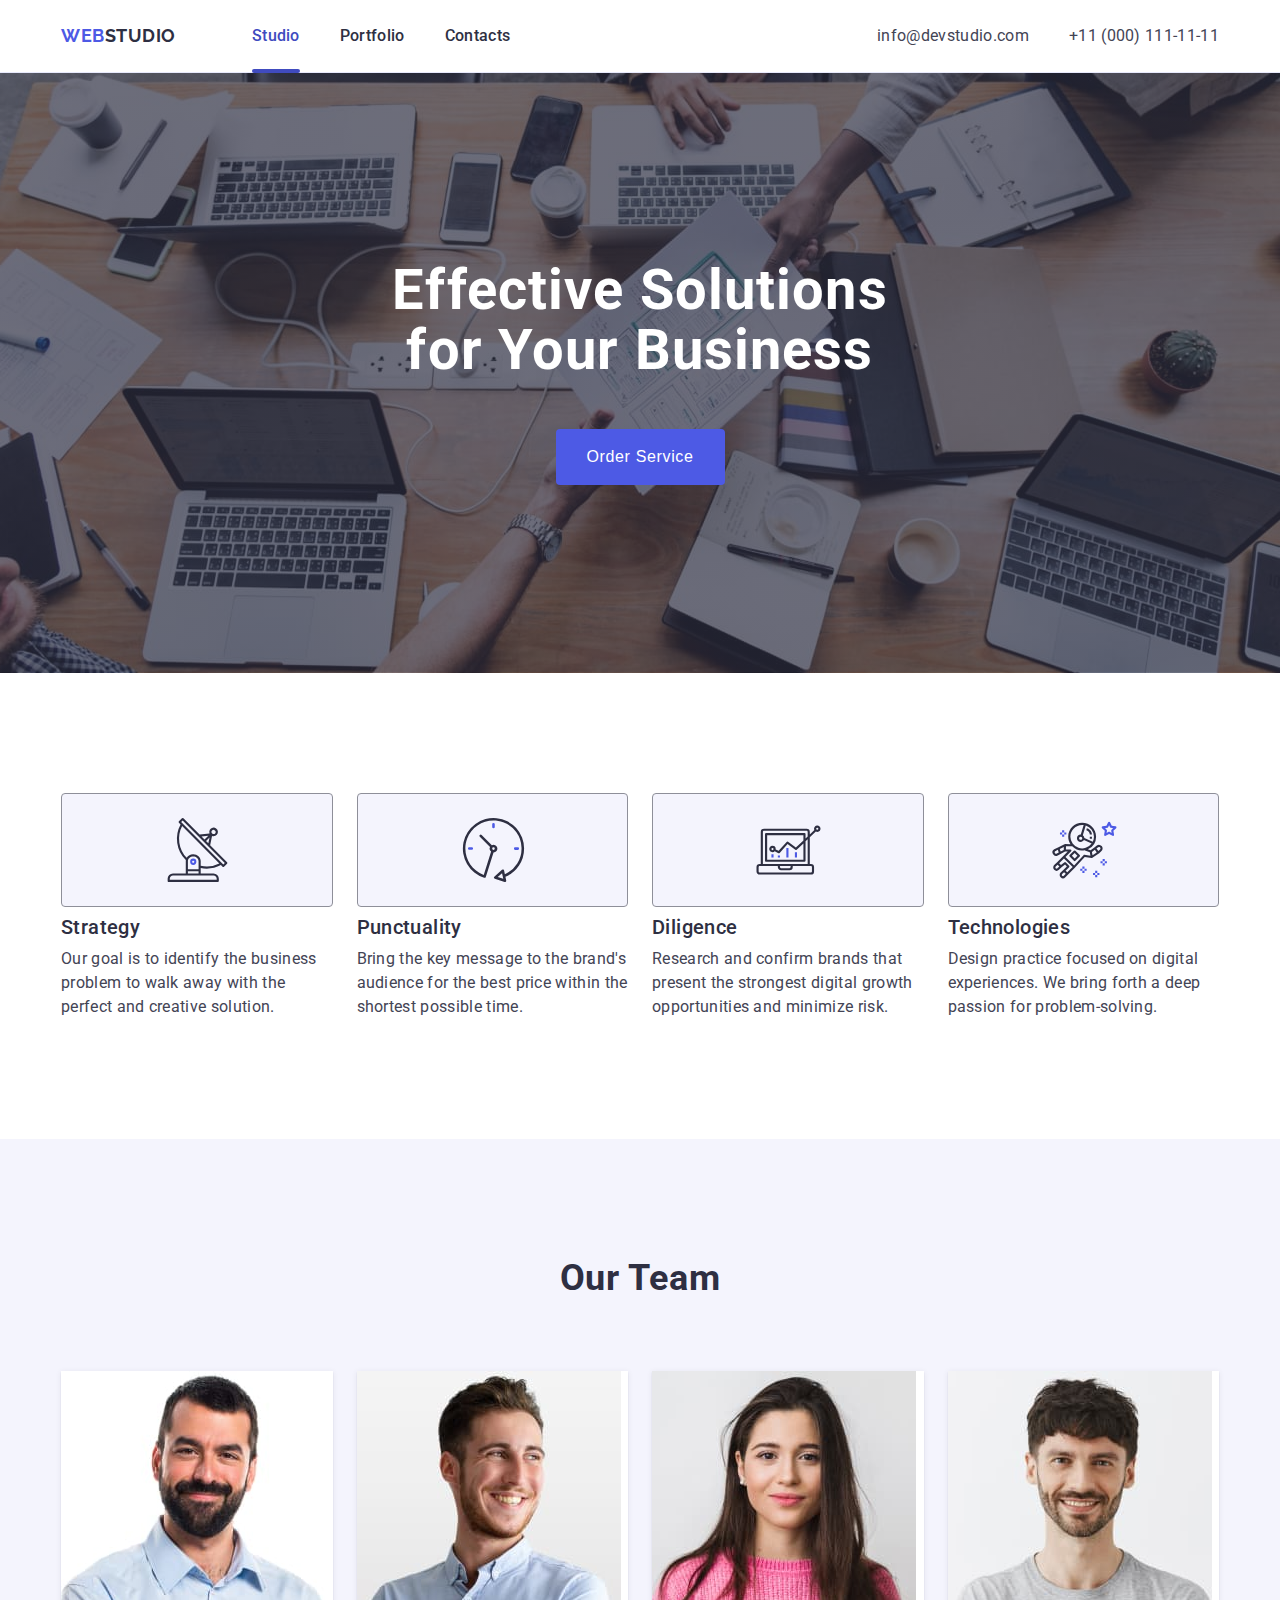
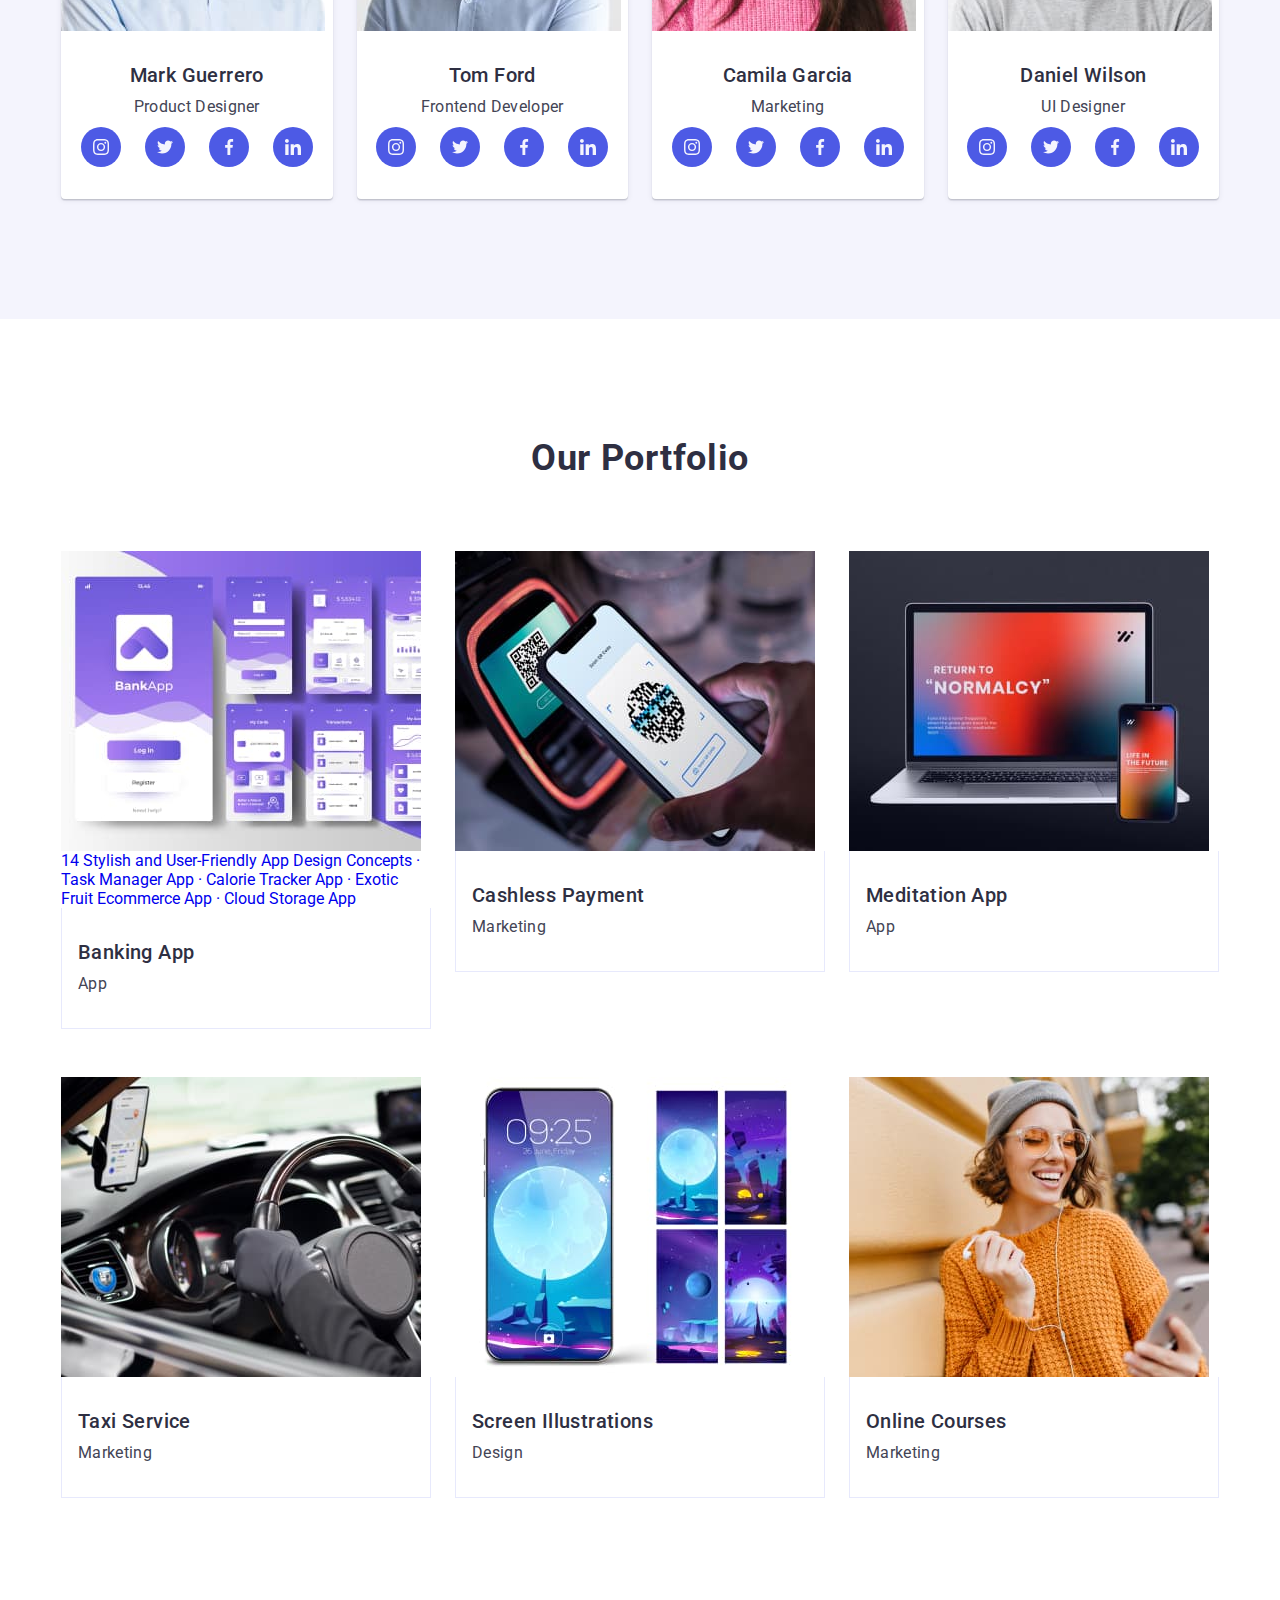
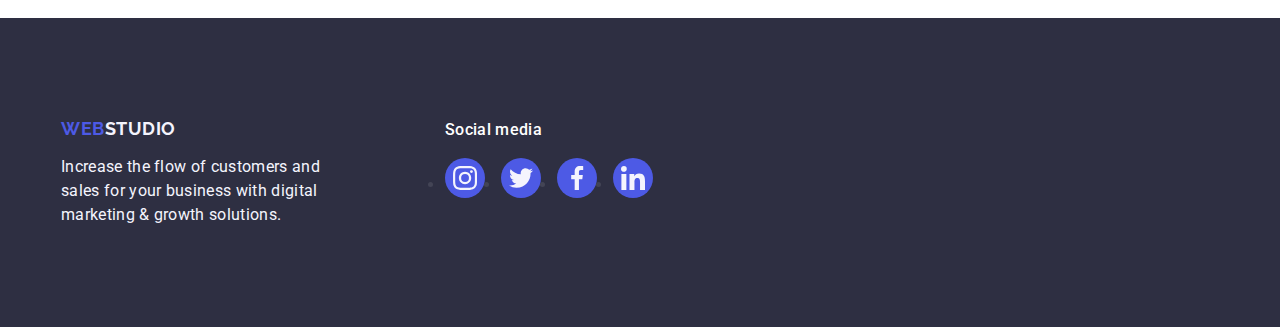
==== commit d1fbd8ea: "2024-04-02 v1" ====
--- a/index.html
+++ b/index.html
@@ -228,11 +228,16 @@
           <h2 class="portfolio-section-title">Our Portfolio</h2>
           <ul class="portfolio-section-ul list">
             <li class="portfolio-section-list">
-              <img src="./images/portf01-banking.jpg" width="360" height="300" alt="the appearance of the screens from the banking application" >
-              <div class="portfolio-section-card">
-                <h3 class="portfolio-section-our-title">Banking App</h3>
-                <p class="portfolio-section-our-text">App</p>
-              </div>
+              <a href="./images/portf01-banking.jpg" class="portfolio-section-list-a link">
+                <div class="portfolio-section-list-div">
+                  <img src="./images/portf01-banking.jpg" width="360" height="300" alt="the appearance of the screens from the banking application">
+                  <p class="text-projekt-wrapper">14 Stylish and User-Friendly App Design Concepts · Task Manager App · Calorie Tracker App · Exotic Fruit Ecommerce App · Cloud Storage App </p>
+                </div>                
+                <div class="portfolio-section-card">
+                  <h3 class="portfolio-section-our-title">Banking App</h3>
+                  <p class="portfolio-section-our-text">App</p>
+                </div>
+              </a>              
             </li>
             <li class="portfolio-section-list">
               <img src="./images/portf02-cashless.jpg" width="360" height="300" alt="phone reading QR code" >
--- a/css/styles.css
+++ b/css/styles.css
@@ -308,8 +308,8 @@
   justify-content: center;
   /* align-content: center; */
   gap: 24px;
-  /* margin-top: 8px;  
-  flex-basis: calc((100% - 72px) / 4); */
+  margin-top: 8px;  
+  flex-basis: calc((100% - 72px) / 4);
 }
 
 .team-section-socials-link {
@@ -332,21 +332,12 @@
 
 .team-section-socials-icon-color:hover,
 .team-section-socials-icon-color:focus {
-  background-color: var(--success-color);
+  background-color: var(--pressed_state-color);
 }
 
 .team-section-socials-icon-box {
   fill: #f4f4fd;
 }
-
-
-
-
-
-
-
-
-
 
 /* section no4 our portfolio */
 
@@ -398,6 +389,29 @@
   letter-spacing: 0.02em;
   /* margin-bottom: 8px; */
 }
+
+.portfolio-section-list-a {
+  display: block;
+  transition-property: box-shadow;
+  transition-duration: var(--transition-duration);
+  transition-timing-function: var(--transition-tf);
+}
+
+.portfolio-section-list-a:hover,
+.portfolio-section-list-a:focus {
+  box-shadow: 0px 2px 1px 0px rgba(46, 47, 66, 0.08), 0px 1px 1px 0px rgba(46, 47, 66, 0.16), 0px 1px 6px 0px rgba(46, 47, 66, 0.08);
+}
+
+.portfolio-section-list-div {
+  position: relative;
+  overflow: hidden;
+}
+
+
+
+
+
+
 
 /* footer */
 
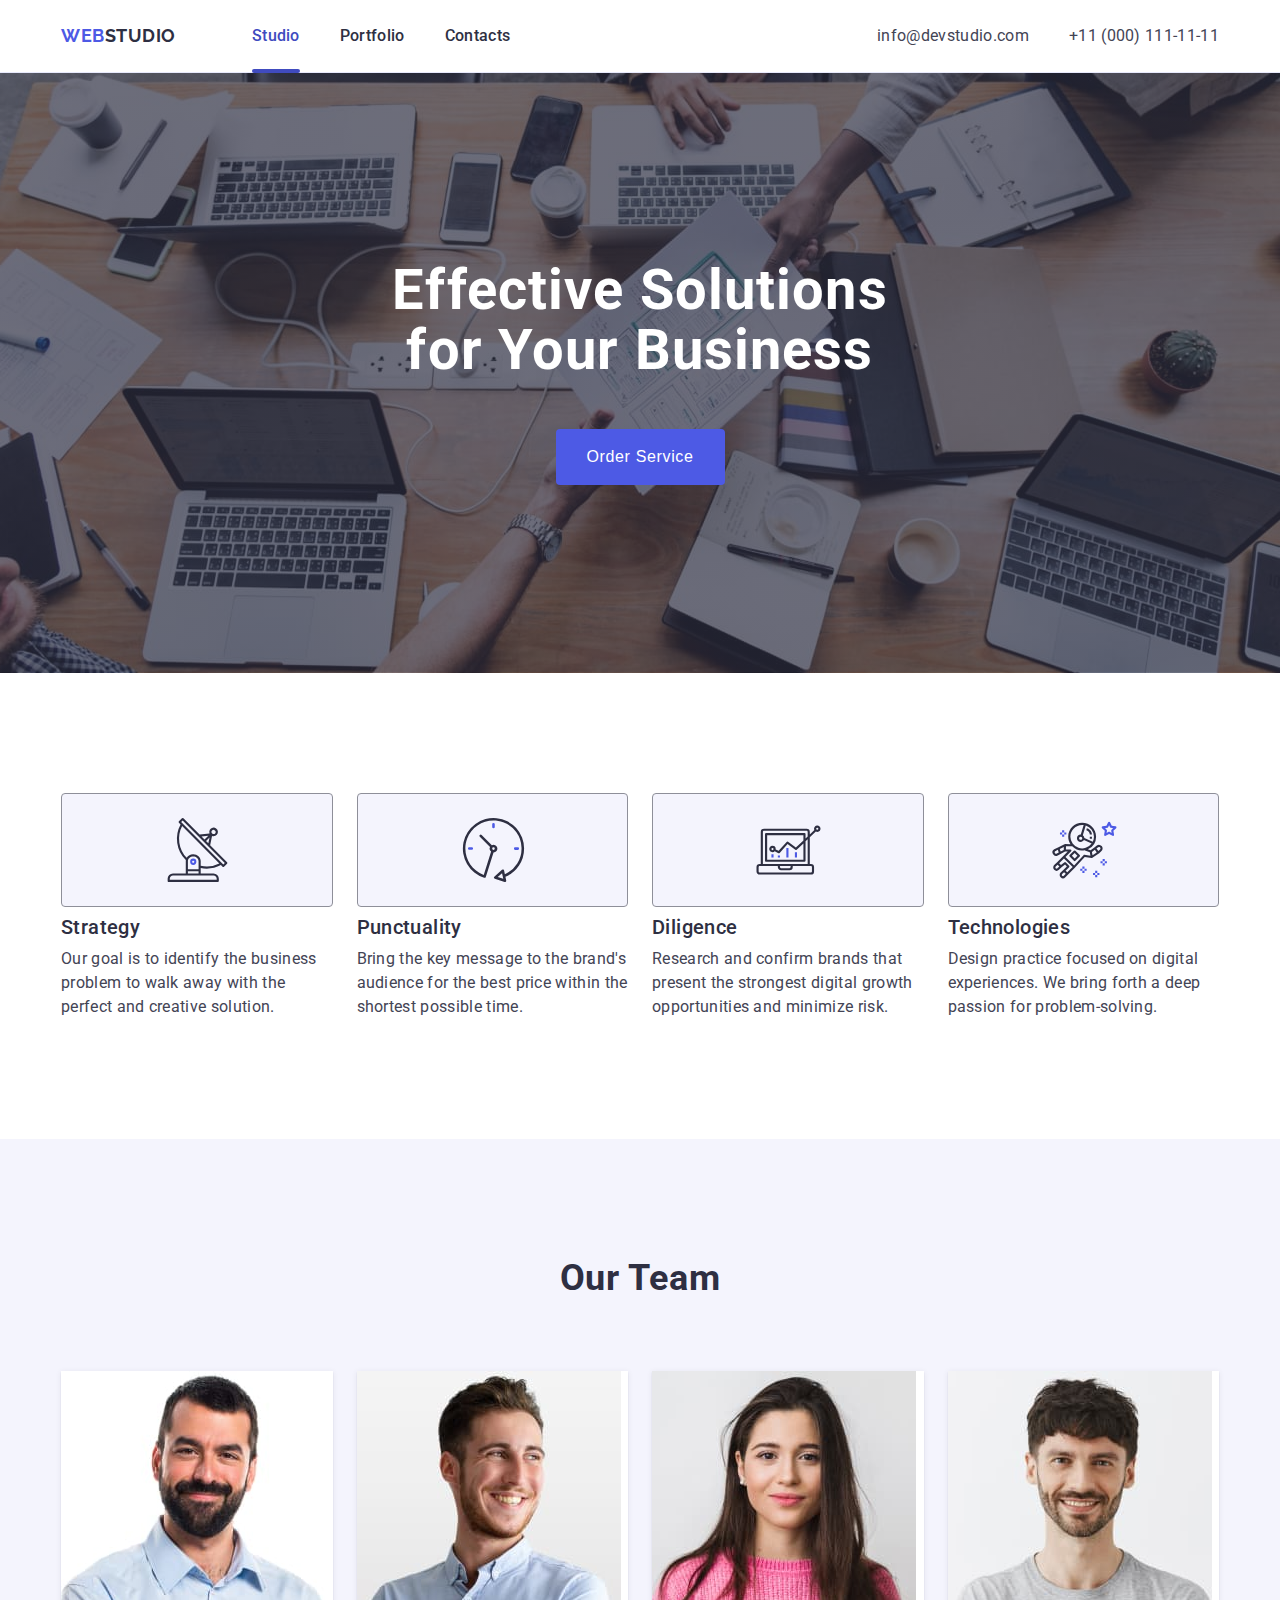
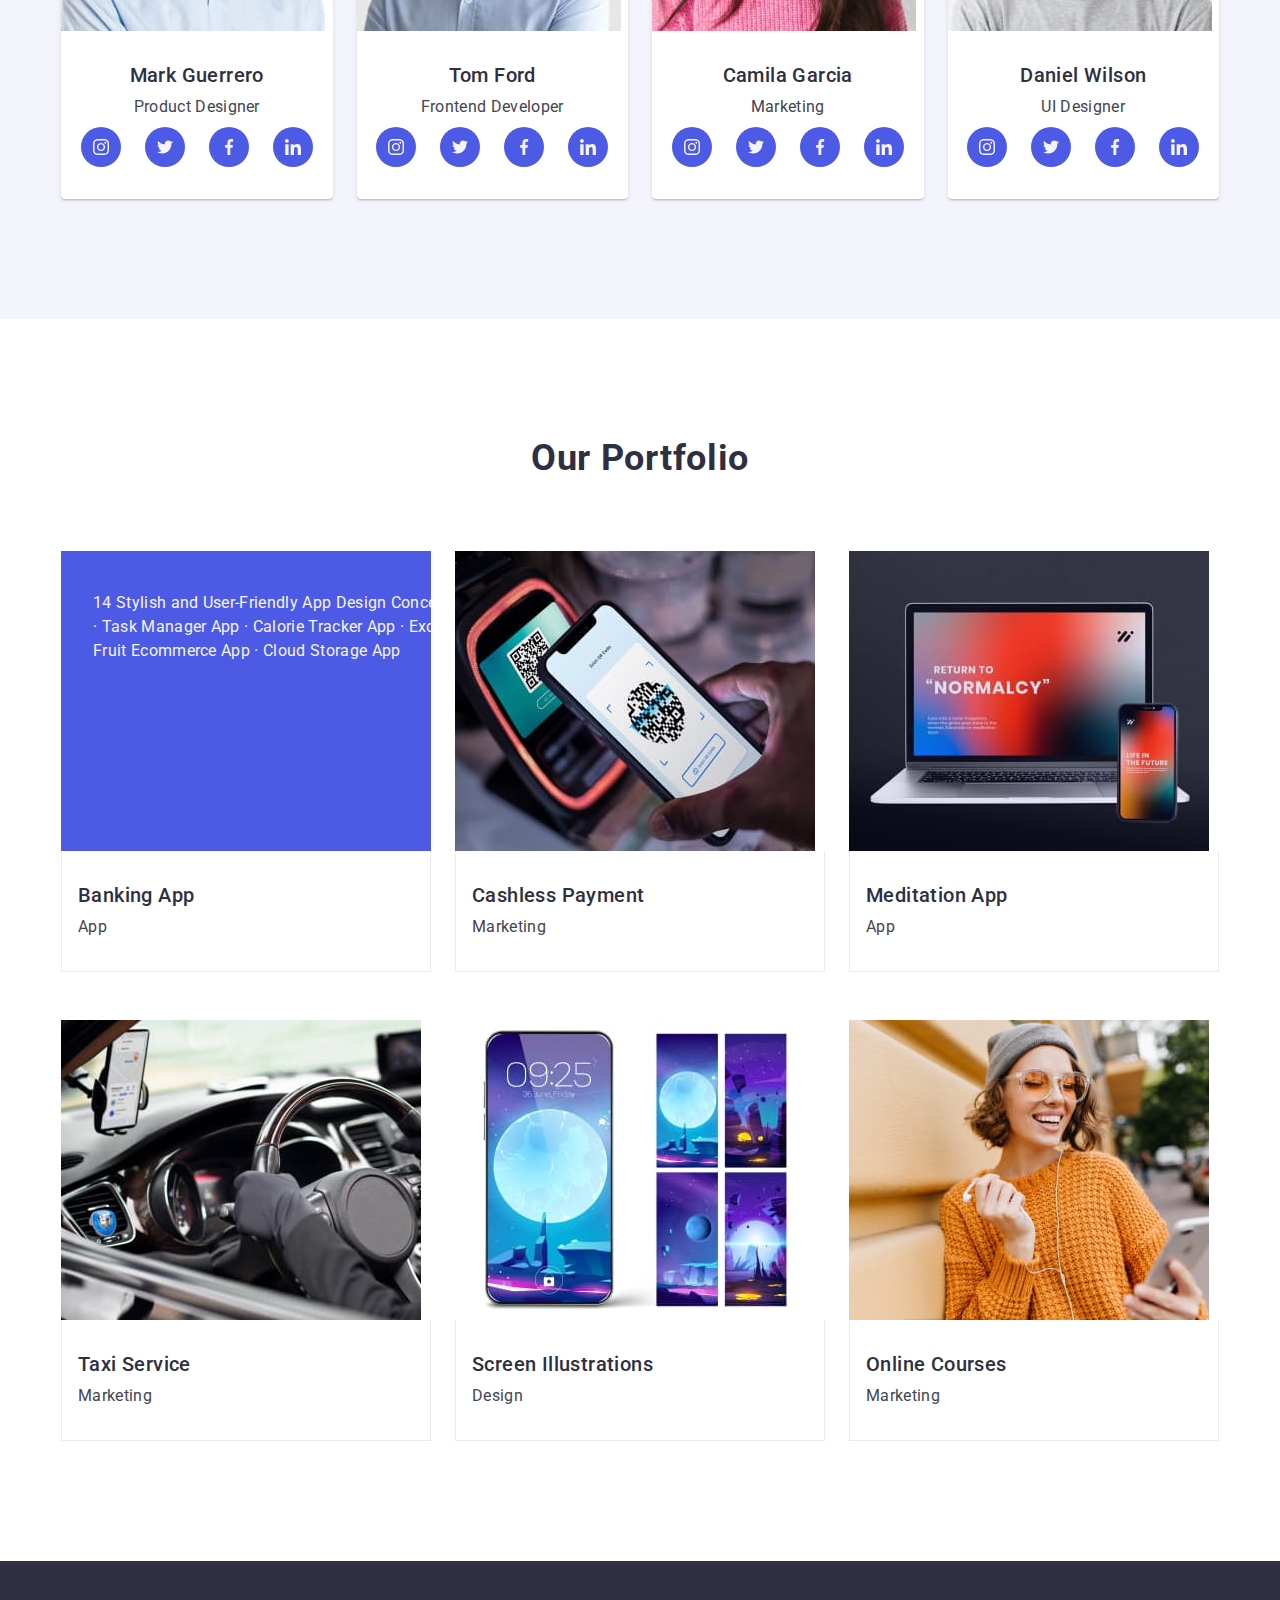
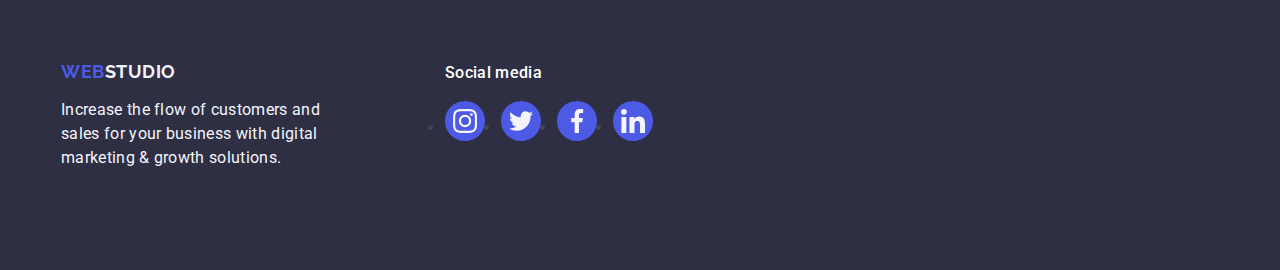
==== commit 86719bd3: "2024-04-02 v2" ====
--- a/index.html
+++ b/index.html
@@ -231,7 +231,7 @@
               <a href="./images/portf01-banking.jpg" class="portfolio-section-list-a link">
                 <div class="portfolio-section-list-div">
                   <img src="./images/portf01-banking.jpg" width="360" height="300" alt="the appearance of the screens from the banking application">
-                  <p class="text-projekt-wrapper">14 Stylish and User-Friendly App Design Concepts · Task Manager App · Calorie Tracker App · Exotic Fruit Ecommerce App · Cloud Storage App </p>
+                  <p class="portfolio-section-list-text">14 Stylish and User-Friendly App Design Concepts · Task Manager App · Calorie Tracker App · Exotic Fruit Ecommerce App · Cloud Storage App </p>
                 </div>                
                 <div class="portfolio-section-card">
                   <h3 class="portfolio-section-our-title">Banking App</h3>
--- a/css/styles.css
+++ b/css/styles.css
@@ -407,7 +407,24 @@
   overflow: hidden;
 }
 
-
+.portfolio-section-list-text {
+  position: absolute;
+  top: 0;
+  color: var(--light-color);
+  background-color: var(--primary_brand-color);
+  font-size: 16px;
+  line-height: 1.5;
+  letter-spacing: 0.02em;
+  height: 100%;
+  width: 100%;
+  padding: 40px 32px;
+  transform: translateY(100%);
+  transition: transform var(--transition-duration) var(--transition-tf);
+}
+
+.portfolio-section-list-a .portfolio-section-list-text, .portfolio-section-list-a:focus .portfolio-section-list-text {
+  transform: translateY(0%);
+}
 
 
 
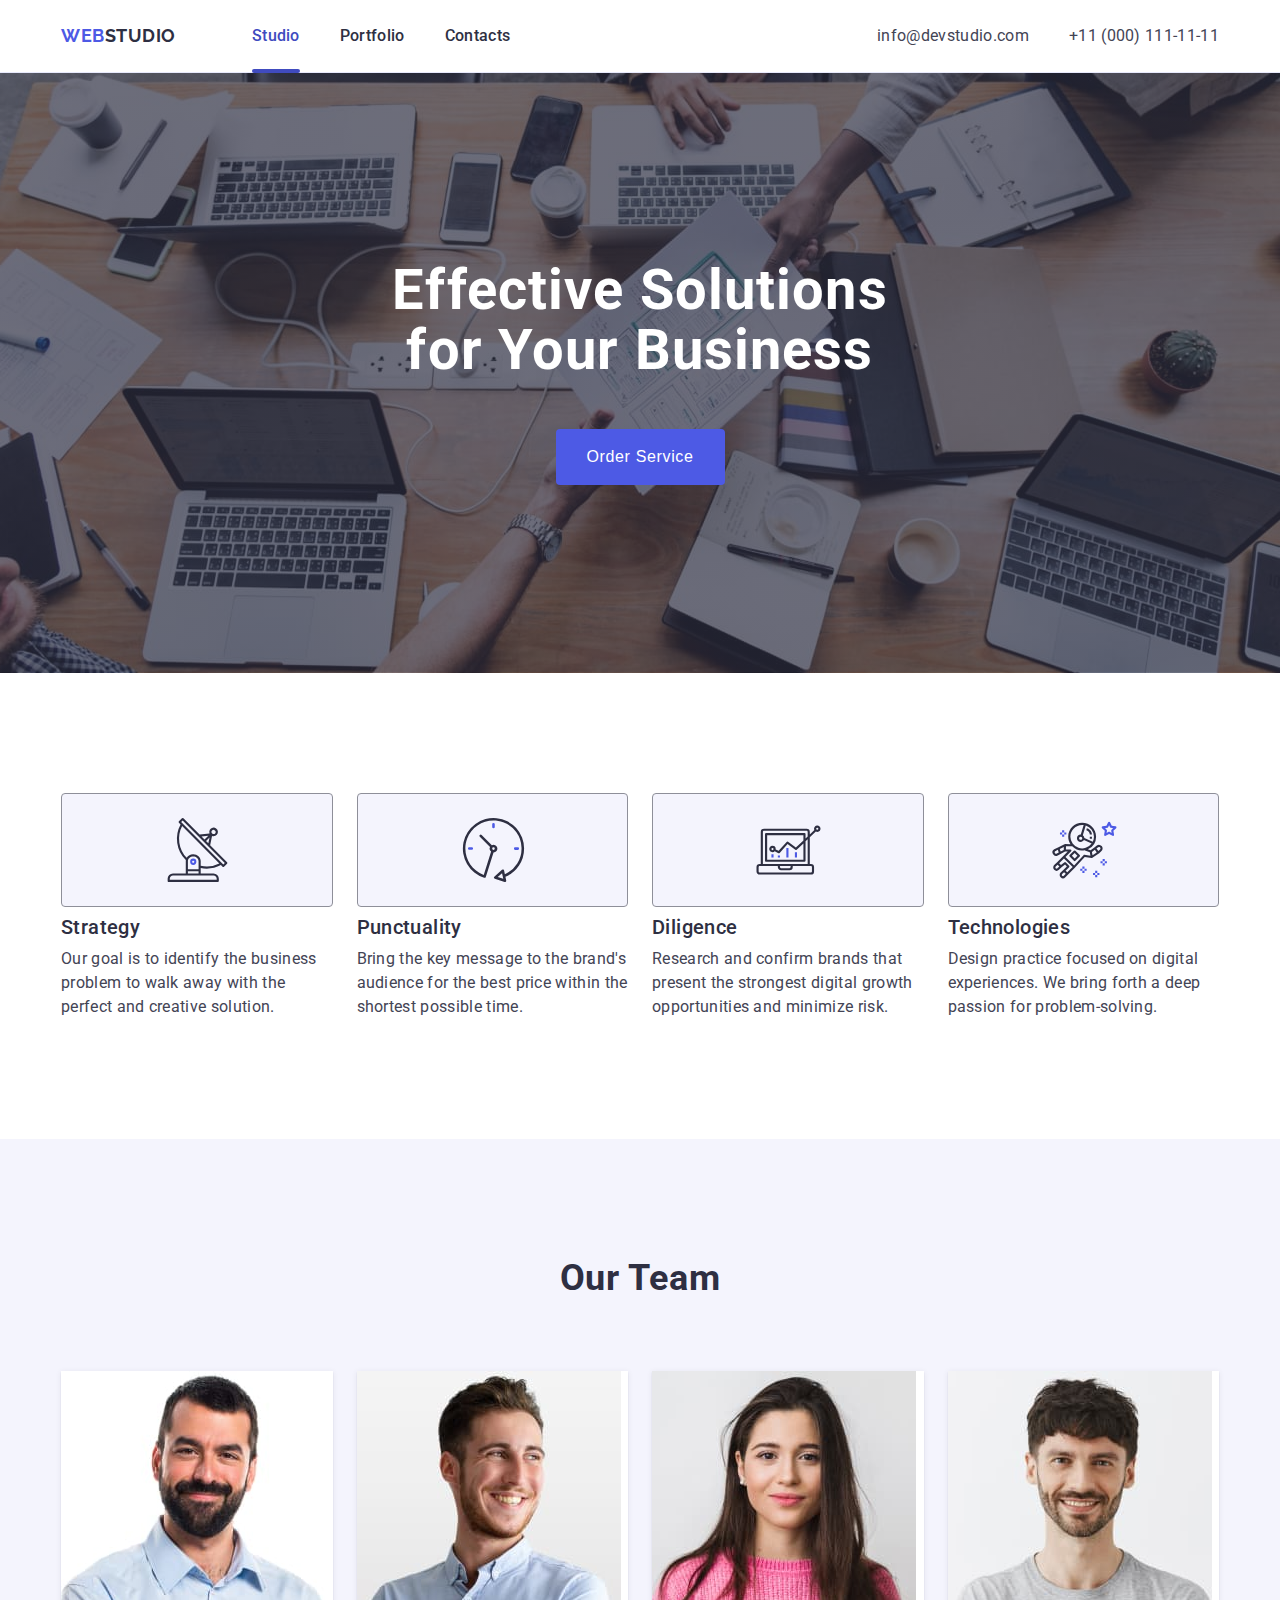
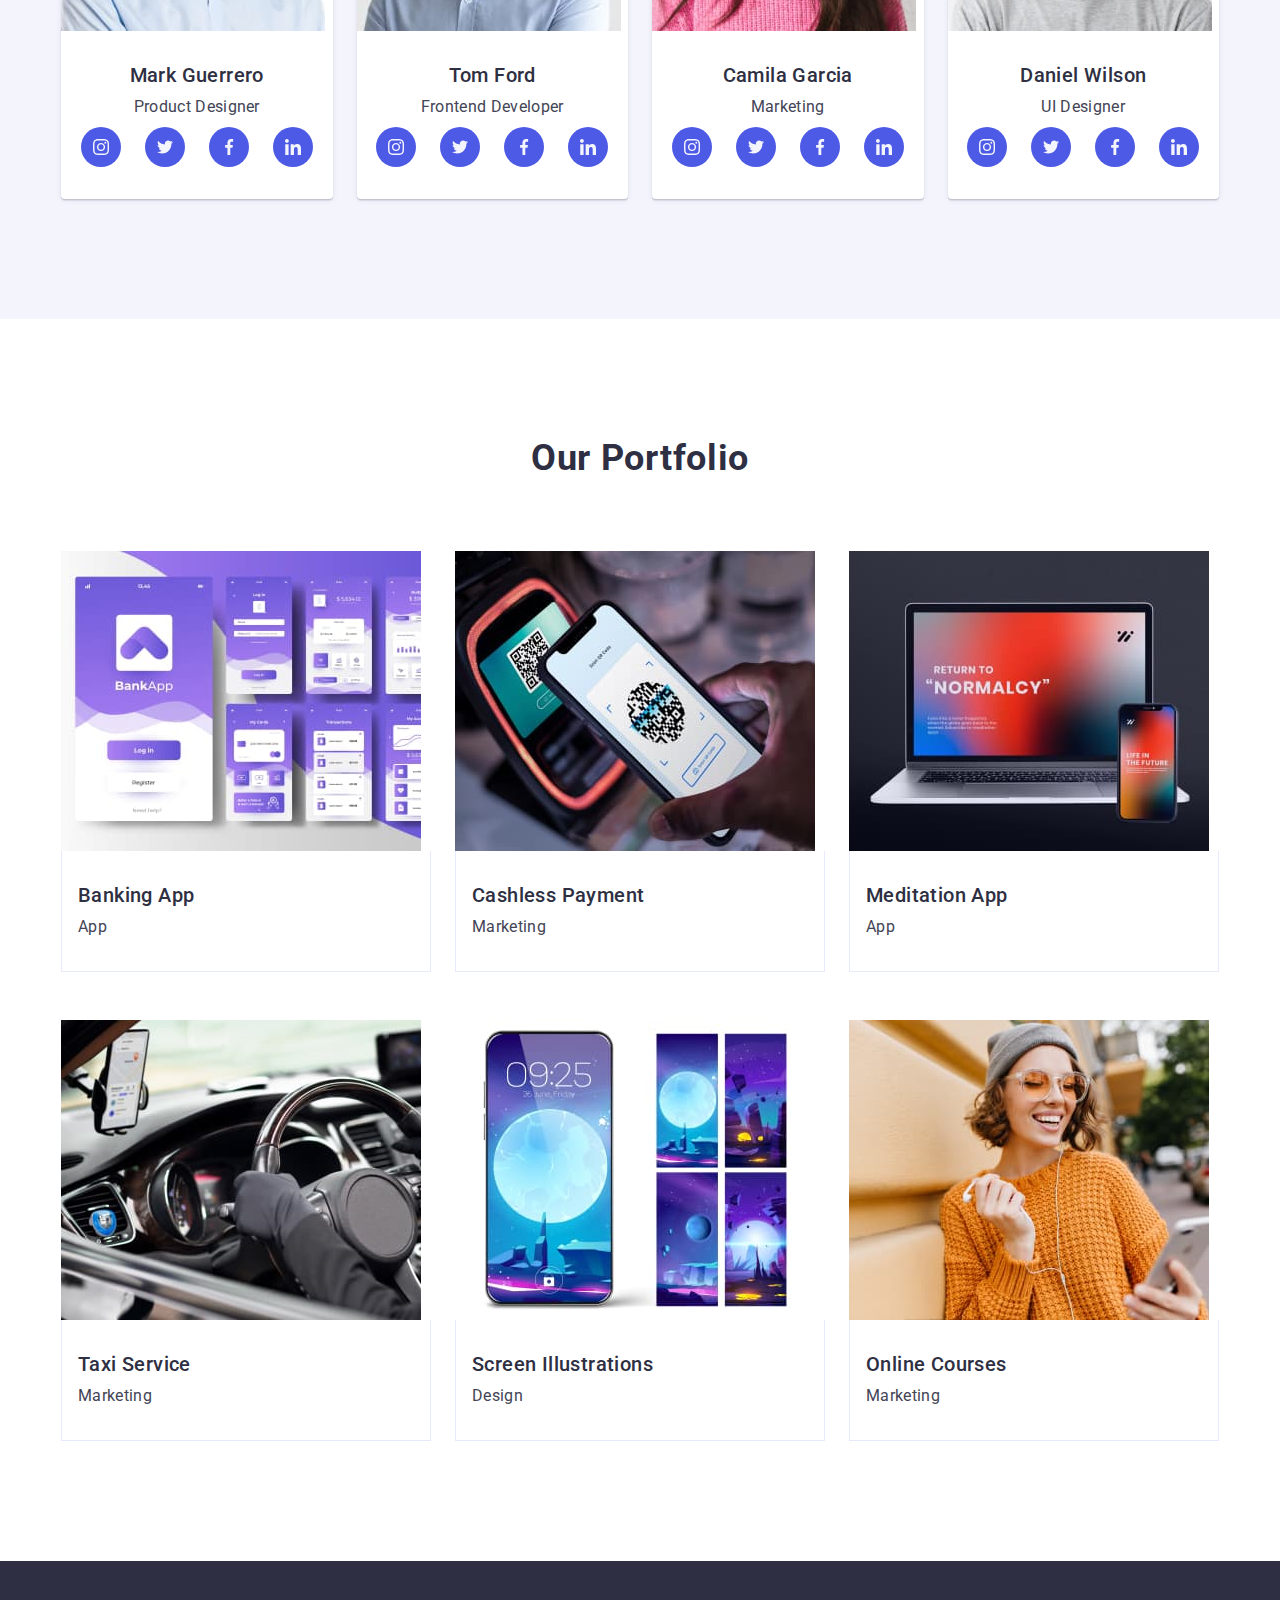
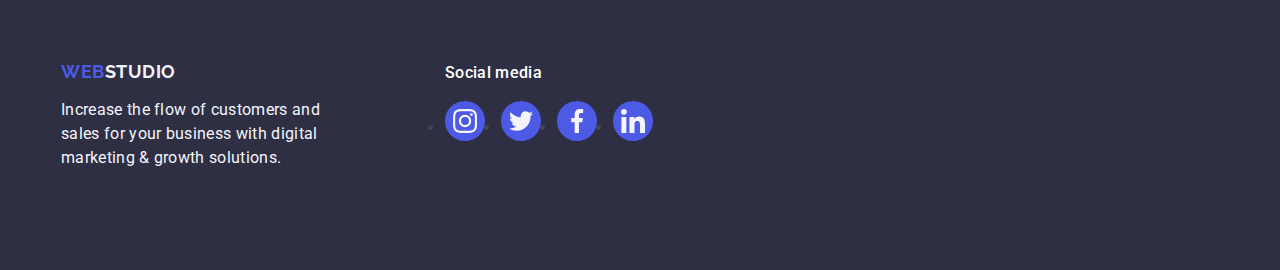
==== commit 0bb9e8c6: "2024-04-02 v3" ====
--- a/index.html
+++ b/index.html
@@ -240,39 +240,64 @@
               </a>              
             </li>
             <li class="portfolio-section-list">
-              <img src="./images/portf02-cashless.jpg" width="360" height="300" alt="phone reading QR code" >
-              <div class="portfolio-section-card">
-                <h3 class="portfolio-section-our-title">Cashless Payment</h3>
-                <p class="portfolio-section-our-text">Marketing</p>                
-              </div>
-            </li>
-            <li class="portfolio-section-list">
-              <img src="./images/portf03-meditation.jpg" width="360" height="300" alt="laptop and phone with the same wallpaper" >
-              <div class="portfolio-section-card">
-                <h3 class="portfolio-section-our-title">Meditation App</h3>
-                <p class="portfolio-section-our-text">App</p>
-              </div>
-            </li>
-            <li class="portfolio-section-list">
-              <img src="./images/portf04-taxi-service.jpg" width="360" height="300" alt="driver using the mobile application" >
-              <div class="portfolio-section-card">
-                <h3 class="portfolio-section-our-title">Taxi Service</h3>
-                <p class="portfolio-section-our-text">Marketing</p>
-              </div>
-            </li>
-            <li class="portfolio-section-list">
-              <img src="./images/portf05-screen-illust.jpg" width="360" height="300" alt="five types of wallpaper for mobile phone" >
-              <div class="portfolio-section-card">
-                <h3 class="portfolio-section-our-title">Screen Illustrations</h3>
-                <p class="portfolio-section-our-text">Design</p>
-              </div>
-            </li>
-            <li class="portfolio-section-list">
-              <img src="./images/portf06-online-courses.jpg" width="360" height="300" alt="woman in an orange sweater using a mobile phone" >
-              <div class="portfolio-section-card">
-                <h3 class="portfolio-section-our-title">Online Courses</h3>
-                <p class="portfolio-section-our-text">Marketing</p>
-              </div>
+              <a href="./images/portf02-cashless.jpg" class="portfolio-section-list-a link">
+                <div class="portfolio-section-list-div">
+                  <img src="./images/portf02-cashless.jpg" width="360" height="300" alt="phone reading QR code" >
+                  <p class="portfolio-section-list-text">14 Stylish and User-Friendly App Design Concepts · Task Manager App · Calorie Tracker App · Exotic Fruit Ecommerce App · Cloud Storage App </p>
+                </div>  
+                <div class="portfolio-section-card">
+                  <h3 class="portfolio-section-our-title">Cashless Payment</h3>
+                  <p class="portfolio-section-our-text">Marketing</p>                
+                </div>
+              </a>
+            </li>
+            <li class="portfolio-section-list">
+              <a href="./images/portf03-meditation.jpg" class="portfolio-section-list-a link">
+                <div class="portfolio-section-list-div">
+                  <img src="./images/portf03-meditation.jpg" width="360" height="300" alt="laptop and phone with the same wallpaper" >
+                  <p class="portfolio-section-list-text">14 Stylish and User-Friendly App Design Concepts · Task Manager App · Calorie Tracker App · Exotic Fruit Ecommerce App · Cloud Storage App </p>
+                </div>
+                <div class="portfolio-section-card">
+                  <h3 class="portfolio-section-our-title">Meditation App</h3>
+                  <p class="portfolio-section-our-text">App</p>
+                </div>
+              </a>
+            </li>
+            <li class="portfolio-section-list">
+              <a href="./images/portf04-taxi-service.jpg" class="portfolio-section-list-a link">
+                <div class="portfolio-section-list-div">
+                  <img src="./images/portf04-taxi-service.jpg" width="360" height="300" alt="driver using the mobile application" >
+                  <p class="portfolio-section-list-text">14 Stylish and User-Friendly App Design Concepts · Task Manager App · Calorie Tracker App · Exotic Fruit Ecommerce App · Cloud Storage App </p>
+                </div>
+                <div class="portfolio-section-card">
+                  <h3 class="portfolio-section-our-title">Taxi Service</h3>
+                  <p class="portfolio-section-our-text">Marketing</p>
+                </div>
+              </a>
+            </li>
+            <li class="portfolio-section-list">
+              <a href="./images/portf05-screen-illust.jpg" class="portfolio-section-list-a link">
+                <div class="portfolio-section-list-div">
+                  <img src="./images/portf05-screen-illust.jpg" width="360" height="300" alt="five types of wallpaper for mobile phone" >
+                  <p class="portfolio-section-list-text">14 Stylish and User-Friendly App Design Concepts · Task Manager App · Calorie Tracker App · Exotic Fruit Ecommerce App · Cloud Storage App </p>
+                </div>
+                <div class="portfolio-section-card">
+                  <h3 class="portfolio-section-our-title">Screen Illustrations</h3>
+                  <p class="portfolio-section-our-text">Design</p>
+                </div>
+              </a>
+            </li>
+            <li class="portfolio-section-list">
+              <a href="./images/portf05-screen-illust.jpg" class="portfolio-section-list-a link">
+                <div class="portfolio-section-list-div">
+                  <img src="./images/portf06-online-courses.jpg" width="360" height="300" alt="woman in an orange sweater using a mobile phone" >
+                  <p class="portfolio-section-list-text">14 Stylish and User-Friendly App Design Concepts · Task Manager App · Calorie Tracker App · Exotic Fruit Ecommerce App · Cloud Storage App </p>
+                </div>
+                <div class="portfolio-section-card">
+                  <h3 class="portfolio-section-our-title">Online Courses</h3>
+                  <p class="portfolio-section-our-text">Marketing</p>
+                </div>
+              </a>
             </li>
           </ul>
         </div>
--- a/css/styles.css
+++ b/css/styles.css
@@ -422,13 +422,9 @@
   transition: transform var(--transition-duration) var(--transition-tf);
 }
 
-.portfolio-section-list-a .portfolio-section-list-text, .portfolio-section-list-a:focus .portfolio-section-list-text {
+.portfolio-section-list-a:hover .portfolio-section-list-text, .portfolio-section-list-a:focus .portfolio-section-list-text {
   transform: translateY(0%);
 }
-
-
-
-
 
 /* footer */
 
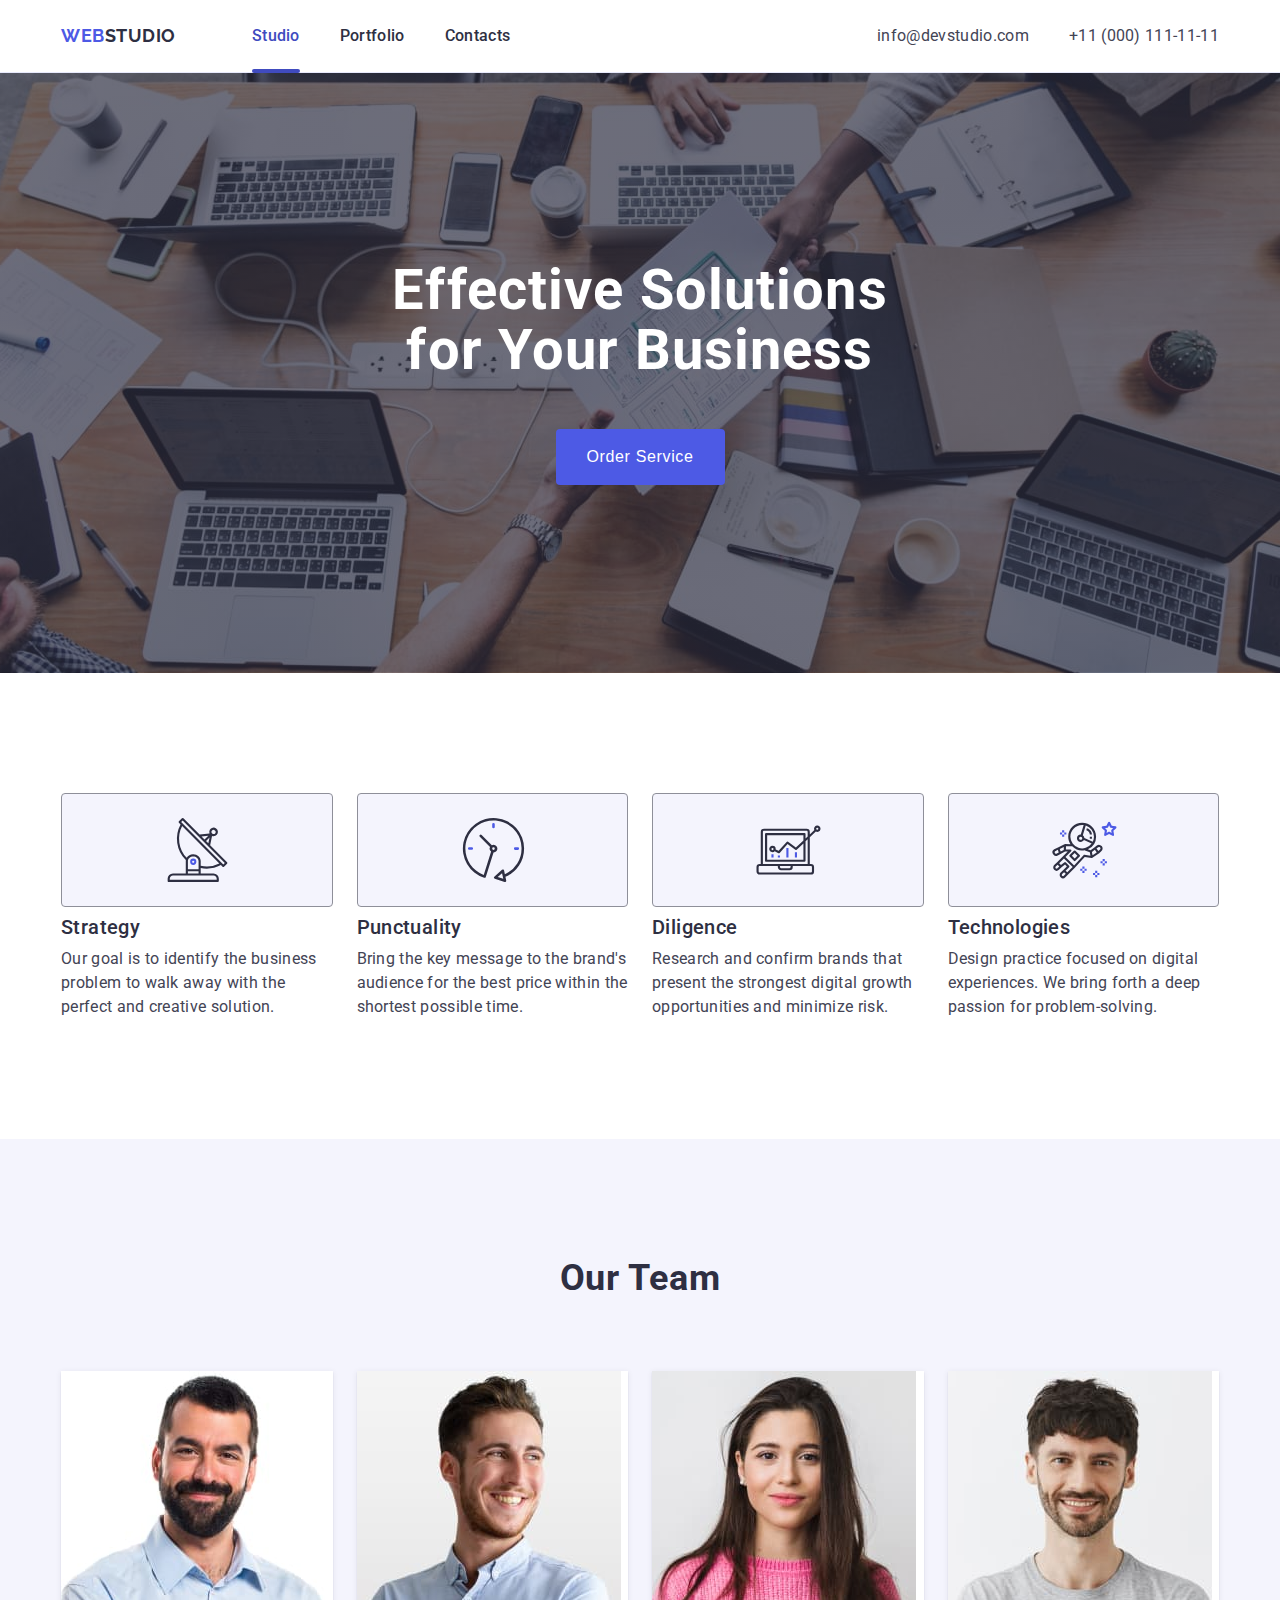
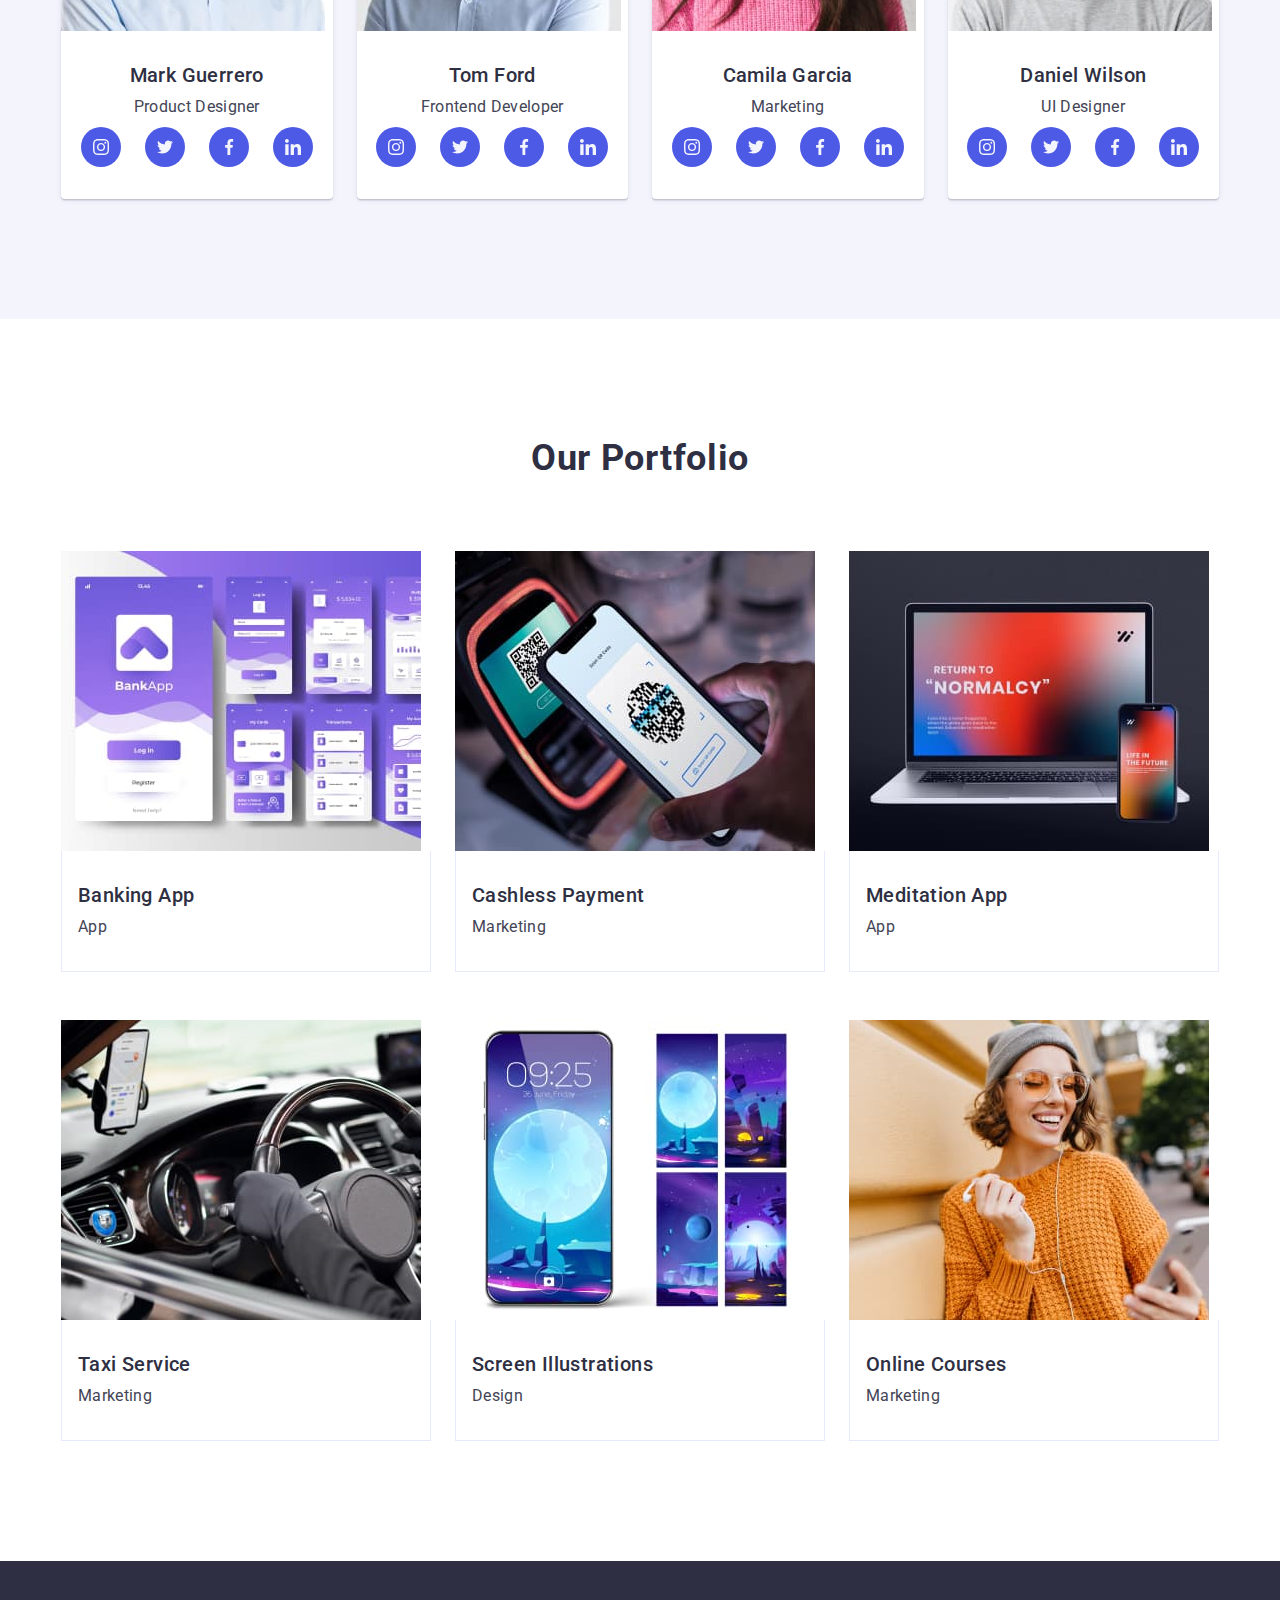
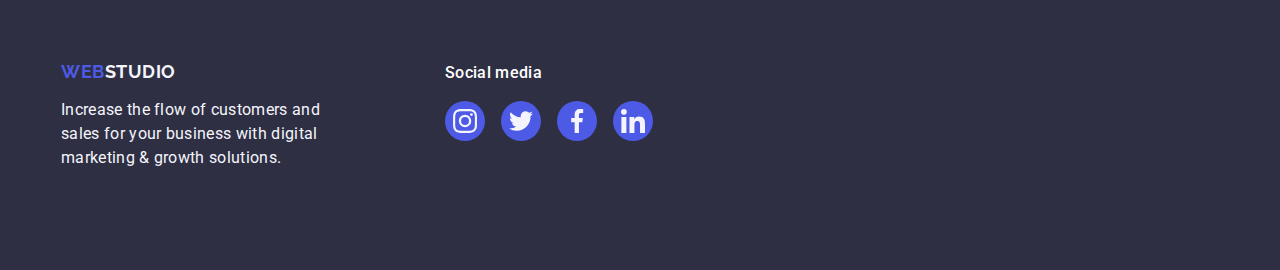
==== commit 5b4866d7: "2024-04-02 v4" ====
--- a/index.html
+++ b/index.html
@@ -312,7 +312,7 @@
         </div>
         <div class="footer-socials-container">
           <p class="footer-socials-text">Social media</p>
-            <ul class="footer-socials-list">
+            <ul class="footer-socials-list list">
               <li class="footer-socials-link">
                 <a class="footer-socials-icon footer-socials-icon-color" href="#">
                   <svg width="24" height="24" class="footer-socials-icon-box">
